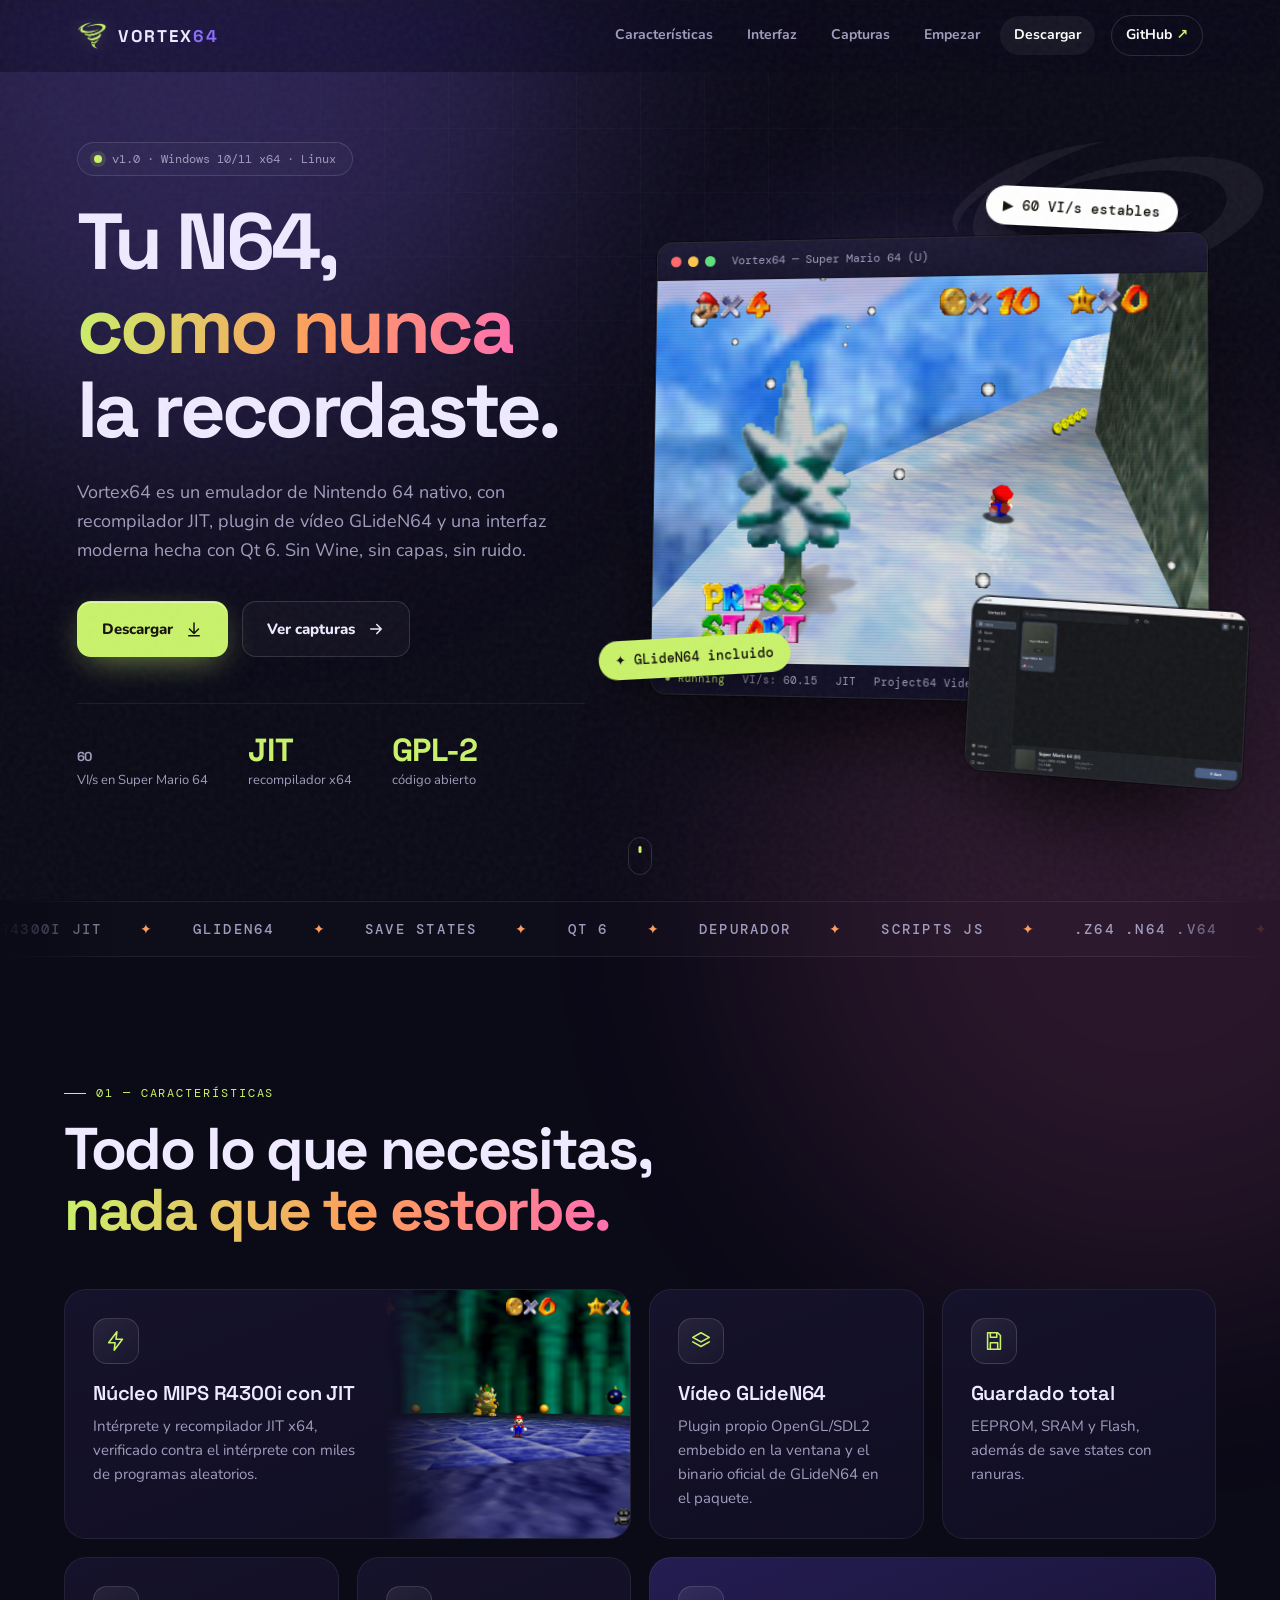
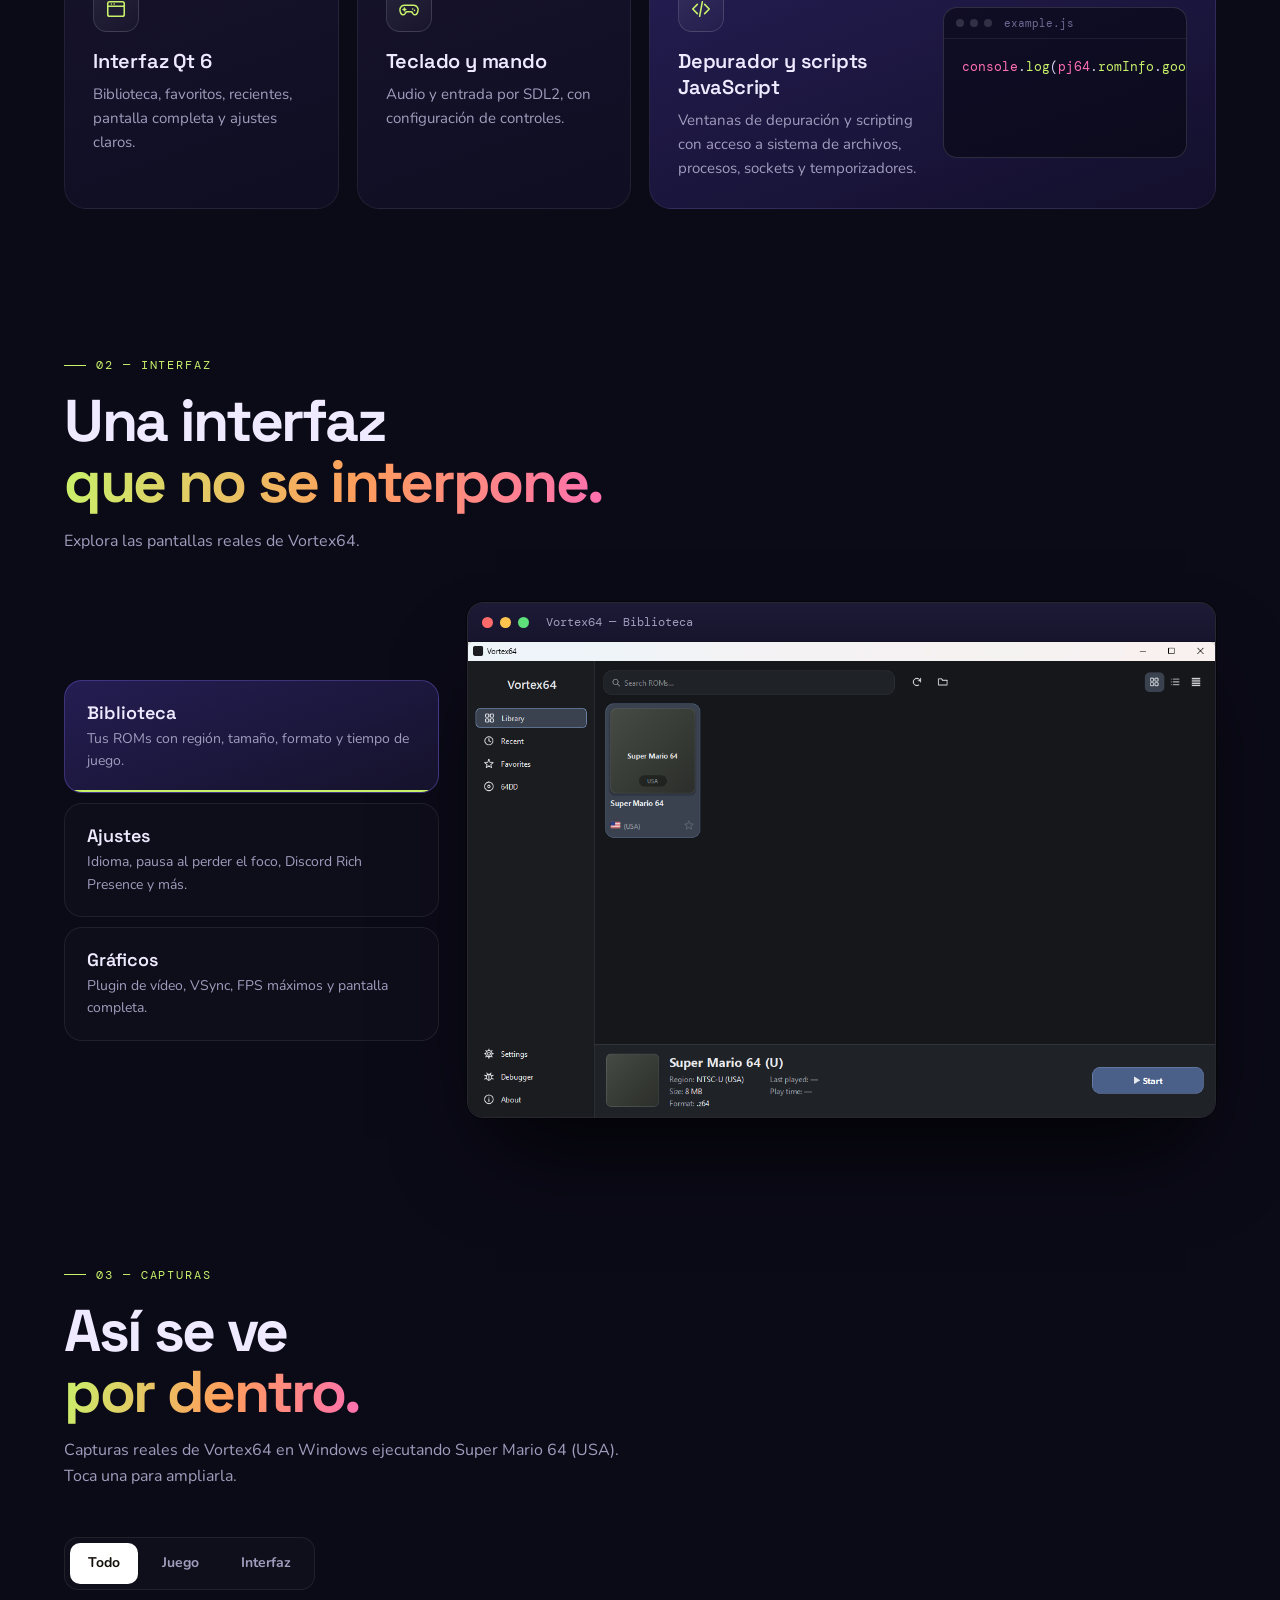
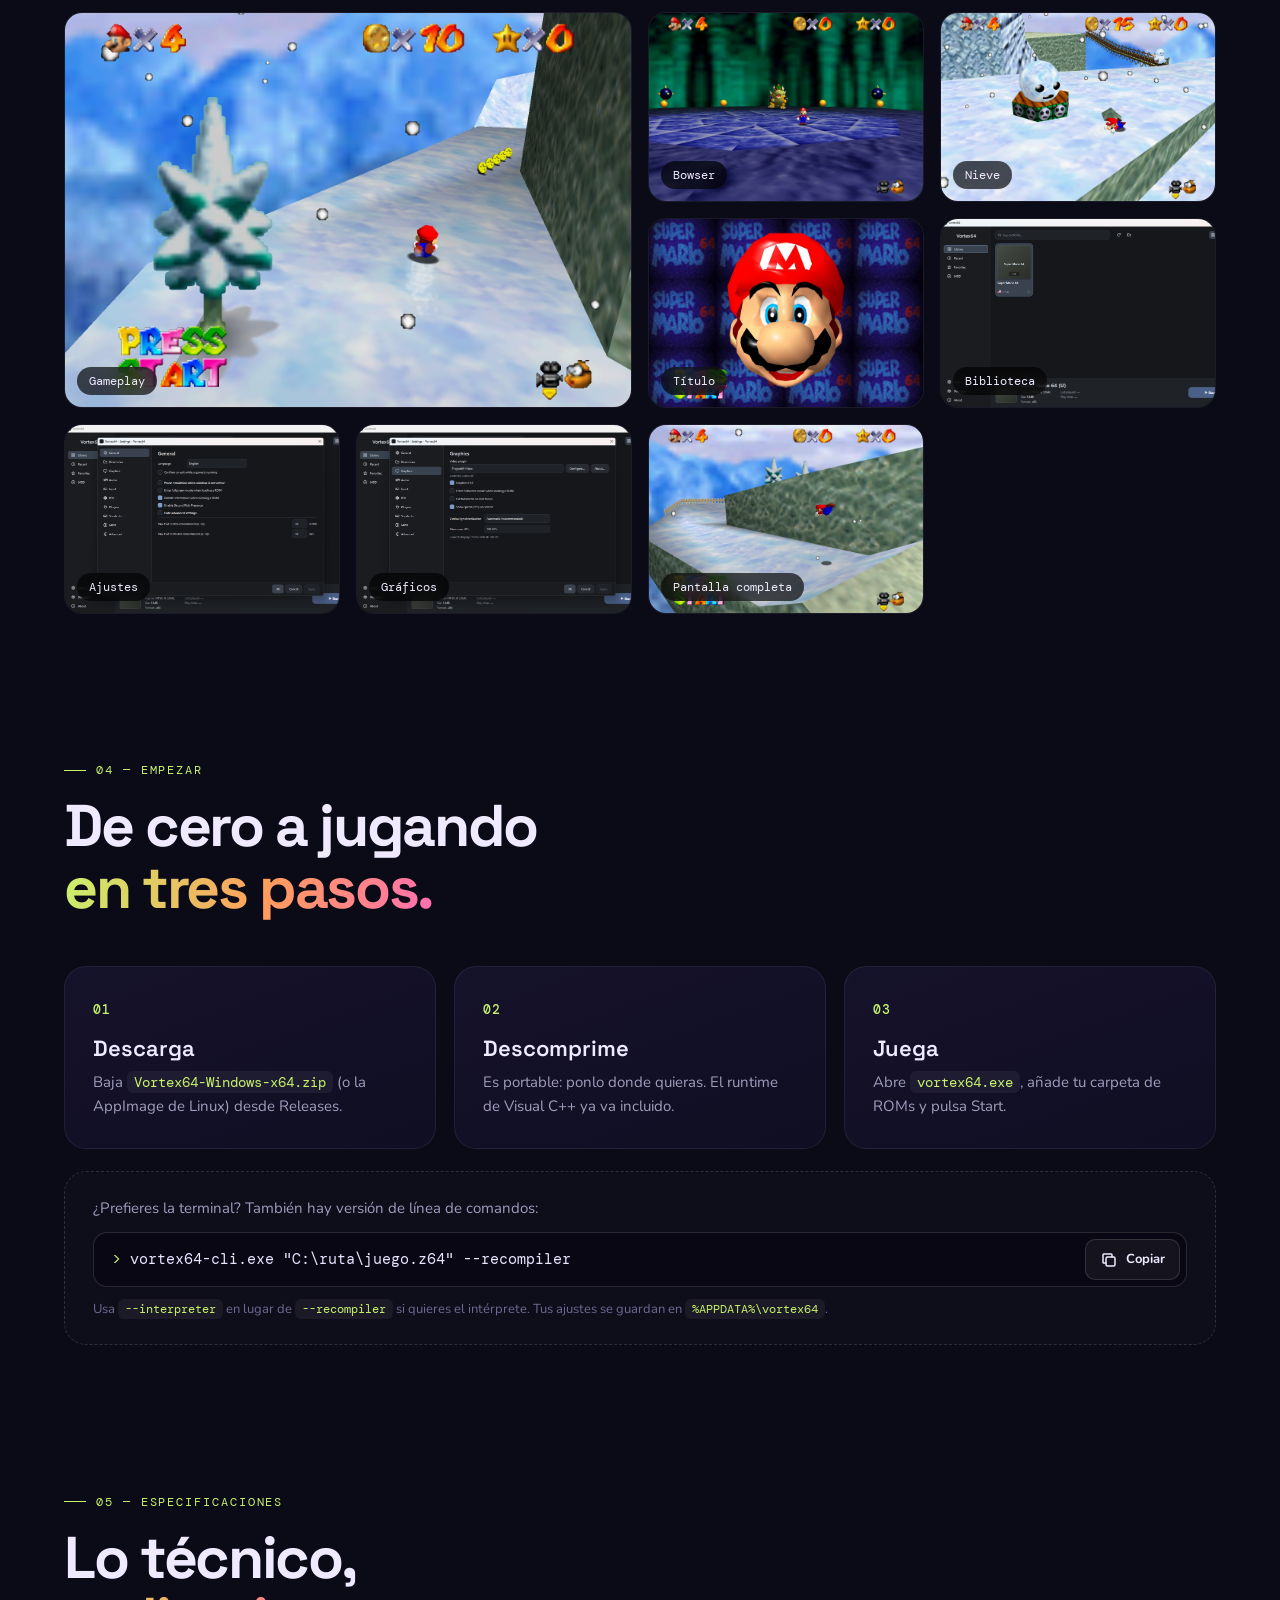
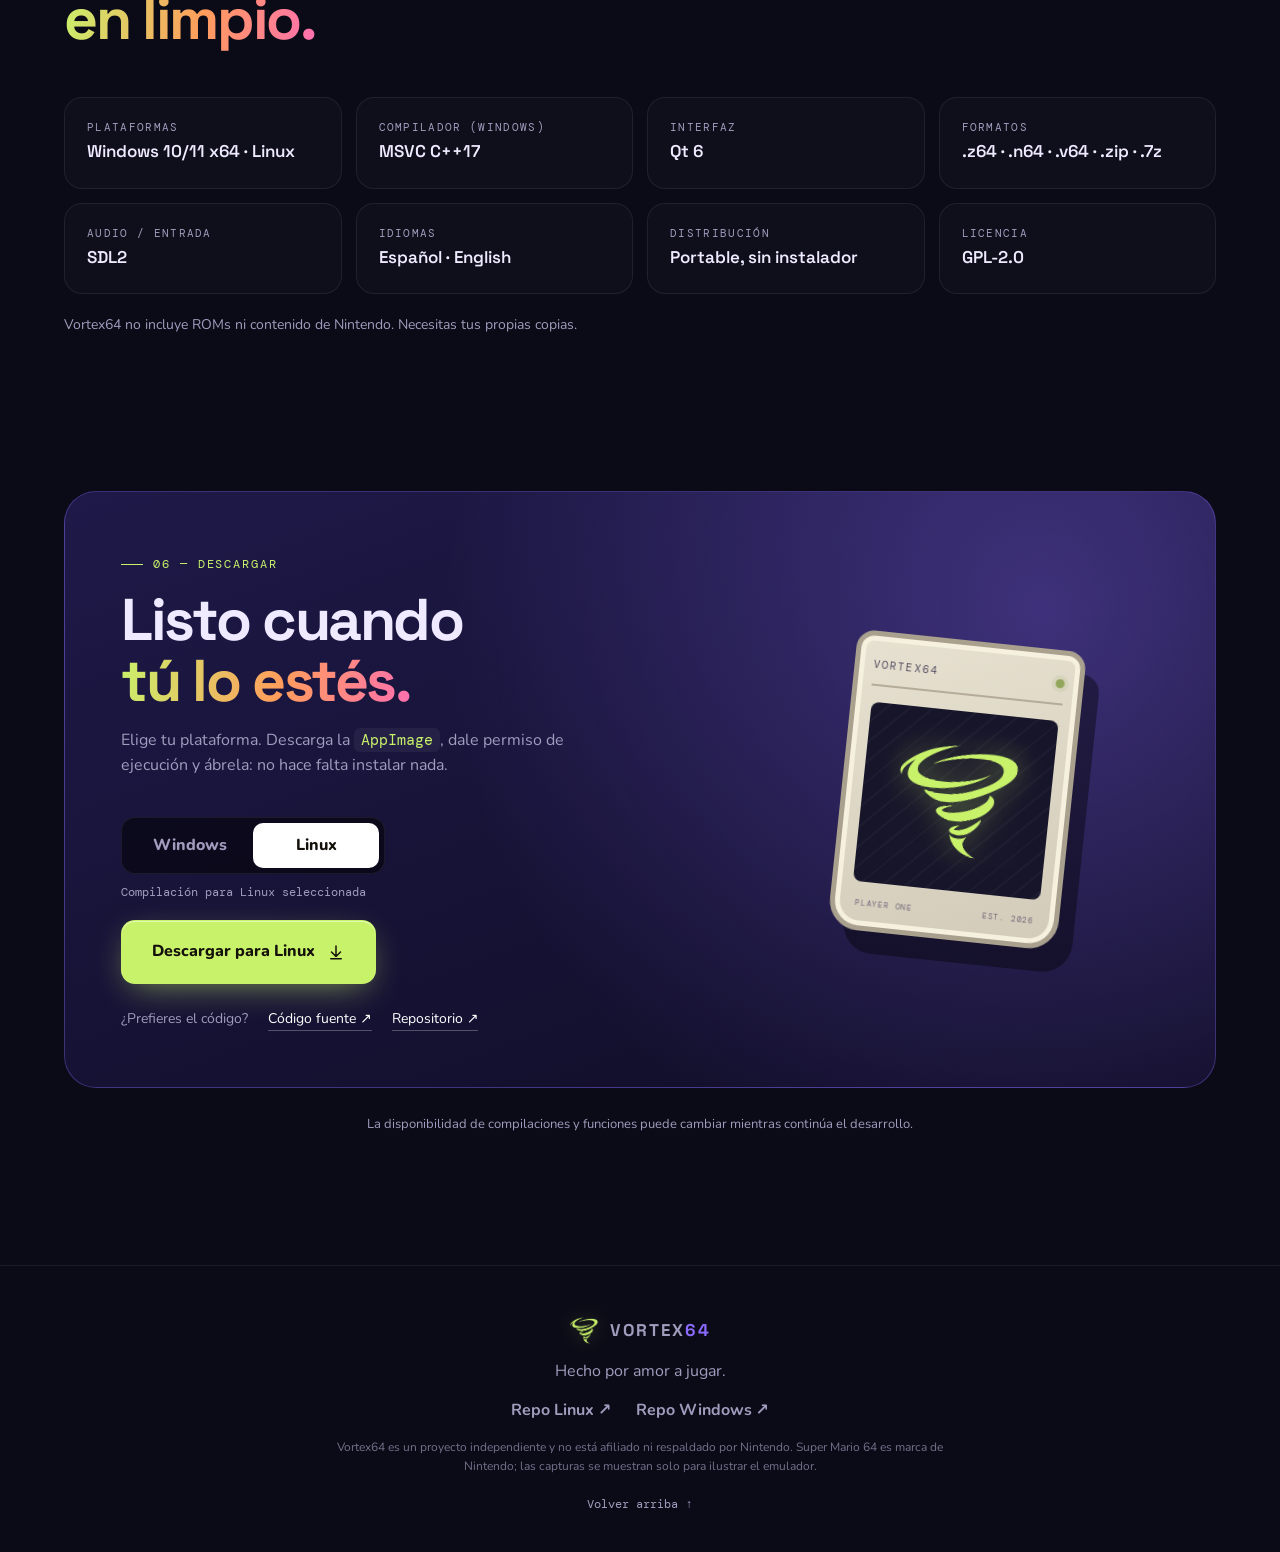
==== index.html @ d2096e1b "Vortex64 website" ====
<!doctype html>
<html lang="es">
<head>
  <meta charset="utf-8">
  <meta name="viewport" content="width=device-width, initial-scale=1">
  <meta name="theme-color" content="#0b0a17">
  <meta name="description" content="Vortex64 — emulador de Nintendo 64 nativo para Windows y Linux. Recompilador JIT, GLideN64, save states y depurador.">
  <meta property="og:title" content="Vortex64 — Emulador de Nintendo 64">
  <meta property="og:description" content="Nativo, rápido y de código abierto. Revive tu colección de N64.">
  <meta property="og:image" content="assets/screenshots/snow-run.jpg">
  <title>Vortex64 — Emulador de Nintendo 64</title>
  <link rel="preconnect" href="https://fonts.googleapis.com">
  <link rel="preconnect" href="https://fonts.gstatic.com" crossorigin>
  <link href="https://fonts.googleapis.com/css2?family=DM+Mono:wght@400;500&family=Space+Grotesk:wght@400;500;600;700&family=Nunito:wght@400;600;700;800&display=swap" rel="stylesheet">
  <link rel="icon" type="image/png" href="assets/brand/favicon.png">
  <link rel="stylesheet" href="style.css">
  <script>document.documentElement.classList.add('js')</script>
  <script defer src="script.js"></script>
</head>
<body>
  <!-- SVG icon sprite -->
  <svg width="0" height="0" style="position:absolute" aria-hidden="true">
    <defs>
      <symbol id="i-bolt" viewBox="0 0 24 24"><path d="M13 2 4 14h7l-1 8 9-12h-7l1-8Z"/></symbol>
      <symbol id="i-layers" viewBox="0 0 24 24"><path d="m12 3 9 5-9 5-9-5 9-5Z"/><path d="m3 13 9 5 9-5"/></symbol>
      <symbol id="i-save" viewBox="0 0 24 24"><path d="M5 3h11l3 3v15H5z"/><path d="M8 3v5h7V3M8 21v-7h8v7"/></symbol>
      <symbol id="i-window" viewBox="0 0 24 24"><rect x="3" y="4" width="18" height="16" rx="2"/><path d="M3 9h18M7 6.5h.01M10 6.5h.01"/></symbol>
      <symbol id="i-pad" viewBox="0 0 24 24"><path d="M7 8h10a5 5 0 0 1 4.6 7l-.8 1.8a2.5 2.5 0 0 1-4.3.5L15 15H9l-1.5 2.3a2.5 2.5 0 0 1-4.3-.5L2.4 15A5 5 0 0 1 7 8Z"/><path d="M7 11v3M5.5 12.5h3M16 12h.01M18 13.5h.01"/></symbol>
      <symbol id="i-code" viewBox="0 0 24 24"><path d="m8 7-5 5 5 5M16 7l5 5-5 5M13.5 4l-3 16"/></symbol>
      <symbol id="i-copy" viewBox="0 0 24 24"><rect x="8" y="8" width="12" height="12" rx="2"/><path d="M16 8V5a1 1 0 0 0-1-1H5a1 1 0 0 0-1 1v10a1 1 0 0 0 1 1h3"/></symbol>
      <symbol id="i-check" viewBox="0 0 24 24"><path d="m5 12 5 5 9-10"/></symbol>
      <symbol id="i-arrow" viewBox="0 0 24 24"><path d="M5 12h14M13 6l6 6-6 6"/></symbol>
      <symbol id="i-down" viewBox="0 0 24 24"><path d="M12 4v14M6 12l6 6 6-6M5 21h14"/></symbol>
    </defs>
  </svg>

  <div class="progress" id="progress" aria-hidden="true"></div>
  <div class="bg-glow g1" aria-hidden="true"></div>
  <div class="bg-glow g2" aria-hidden="true"></div>
  <div class="grid-bg" aria-hidden="true"></div>
  <div class="grain" aria-hidden="true"></div>

  <header class="topbar" id="topbar">
    <a class="brand" href="#home" aria-label="Vortex64 inicio">
      <img class="brand-mark" src="assets/brand/logo-lime.png" alt="" width="30" height="28">
      <span>VORTEX<b>64</b></span>
    </a>
    <nav class="nav" id="nav">
      <a href="#features">Características</a>
      <a href="#tour">Interfaz</a>
      <a href="#gallery">Capturas</a>
      <a href="#start">Empezar</a>
      <a href="#download">Descargar</a>
      <a class="nav-gh" href="https://github.com/SugarSV11/Vortex64" target="_blank" rel="noreferrer">GitHub <span>↗</span></a>
    </nav>
    <button class="menu-toggle" id="menuBtn" aria-label="Abrir navegación" aria-expanded="false" aria-controls="nav"><span></span><span></span></button>
  </header>

  <main id="home">
    <!-- HERO -->
    <section class="hero" id="hero">
      <div class="spot" id="spot" aria-hidden="true"></div>
      <div class="hero-copy">
        <div class="pill"><span class="dot"></span> v1.0 · Windows 10/11 x64 · Linux</div>
        <h1 class="split"><span>Tu N64,</span><span><em>como nunca</em></span><span>la recordaste.</span></h1>
        <p class="lead">Vortex64 es un emulador de Nintendo 64 nativo, con recompilador JIT, plugin de vídeo GLideN64 y una interfaz moderna hecha con Qt 6. Sin Wine, sin capas, sin ruido.</p>
        <div class="cta">
          <a class="btn btn-primary magnetic" href="#download"><span>Descargar</span><svg class="ic"><use href="#i-down"/></svg></a>
          <a class="btn btn-ghost" href="#gallery"><span>Ver capturas</span><svg class="ic"><use href="#i-arrow"/></svg></a>
        </div>
        <ul class="hero-stats">
          <li><b><span class="count" data-to="60">60</span></b><span>VI/s en Super Mario 64</span></li>
          <li><b>JIT</b><span>recompilador x64</span></li>
          <li><b>GPL-2</b><span>código abierto</span></li>
        </ul>
      </div>

      <div class="hero-visual" id="heroVisual">
        <div class="orb" aria-hidden="true"></div>
        <img class="watermark" src="assets/brand/logo-light.png" alt="" aria-hidden="true">
        <div class="tilt-wrap" id="tilt">
          <figure class="window hero-main">
            <div class="win-bar"><i></i><i></i><i></i><span>Vortex64 — Super Mario 64 (U)</span></div>
            <div class="screen" id="heroScreen">
              <img class="on" src="assets/screenshots/snow-run.jpg" alt="Mario en la nieve de Cool, Cool Mountain, ejecutándose en Vortex64" width="1440" height="1008">
              <img src="assets/screenshots/bowser.jpg" alt="Mario frente a Bowser en Vortex64" width="1440" height="1008">
              <img src="assets/screenshots/snowman.jpg" alt="Mario junto al muñeco de nieve gigante en Vortex64" width="1440" height="1008">
              <img src="assets/screenshots/title.jpg" alt="Pantalla de título de Super Mario 64 en Vortex64" width="1440" height="1008">
              <div class="scan" aria-hidden="true"></div>
            </div>
            <div class="win-status"><span class="ok">● Running</span><span>VI/s: 60.15</span><span>JIT</span><span class="hide-sm">Project64 Video</span><span class="dots" id="heroDots" aria-hidden="true"></span></div>
          </figure>
          <figure class="window hero-lib">
            <img src="assets/screenshots/library.png" alt="Biblioteca de ROMs de Vortex64" width="1180" height="750">
          </figure>
          <div class="chip chip-a">▶ 60 VI/s estables</div>
          <div class="chip chip-b">✦ GLideN64 incluido</div>
        </div>
      </div>
      <a class="scroll-cue" href="#features" aria-label="Bajar a características"><span></span></a>
    </section>

    <!-- MARQUEE -->
    <div class="marquee" aria-hidden="true">
      <div class="marquee-track">
        <span>R4300i JIT</span><i>✦</i><span>GLideN64</span><i>✦</i><span>Save states</span><i>✦</i><span>Qt 6</span><i>✦</i><span>Depurador</span><i>✦</i><span>Scripts JS</span><i>✦</i><span>.z64 .n64 .v64</span><i>✦</i><span>ES / EN</span><i>✦</i>
        <span>R4300i JIT</span><i>✦</i><span>GLideN64</span><i>✦</i><span>Save states</span><i>✦</i><span>Qt 6</span><i>✦</i><span>Depurador</span><i>✦</i><span>Scripts JS</span><i>✦</i><span>.z64 .n64 .v64</span><i>✦</i><span>ES / EN</span><i>✦</i>
      </div>
    </div>

    <!-- FEATURES -->
    <section class="section" id="features">
      <div class="sec-head reveal">
        <span class="kicker">01 — Características</span>
        <h2>Todo lo que necesitas,<br><em>nada que te estorbe.</em></h2>
      </div>
      <div class="bento">
        <article class="card c-wide reveal">
          <div class="card-text">
            <span class="icon"><svg><use href="#i-bolt"/></svg></span>
            <h3>Núcleo MIPS R4300i con JIT</h3>
            <p>Intérprete y recompilador JIT x64, verificado contra el intérprete con miles de programas aleatorios.</p>
          </div>
          <div class="card-shot"><img src="assets/screenshots/bowser.jpg" alt="Bowser y Mario en Vortex64" loading="lazy"></div>
        </article>
        <article class="card reveal">
          <span class="icon"><svg><use href="#i-layers"/></svg></span>
          <h3>Vídeo GLideN64</h3>
          <p>Plugin propio OpenGL/SDL2 embebido en la ventana y el binario oficial de GLideN64 en el paquete.</p>
        </article>
        <article class="card reveal">
          <span class="icon"><svg><use href="#i-save"/></svg></span>
          <h3>Guardado total</h3>
          <p>EEPROM, SRAM y Flash, además de save states con ranuras.</p>
        </article>
        <article class="card reveal">
          <span class="icon"><svg><use href="#i-window"/></svg></span>
          <h3>Interfaz Qt 6</h3>
          <p>Biblioteca, favoritos, recientes, pantalla completa y ajustes claros.</p>
        </article>
        <article class="card reveal">
          <span class="icon"><svg><use href="#i-pad"/></svg></span>
          <h3>Teclado y mando</h3>
          <p>Audio y entrada por SDL2, con configuración de controles.</p>
        </article>
        <article class="card c-wide c-dark reveal">
          <div class="card-text">
            <span class="icon"><svg><use href="#i-code"/></svg></span>
            <h3>Depurador y scripts JavaScript</h3>
            <p>Ventanas de depuración y scripting con acceso a sistema de archivos, procesos, sockets y temporizadores.</p>
          </div>
          <div class="code" aria-label="Ejemplo de script"><div class="code-bar"><i></i><i></i><i></i><span>example.js</span></div><pre id="typed" data-code='console.log(pj64.romInfo.goodName);
events.onexec(0x80246000, () =&gt; {
  // tu código aquí
});'></pre></div>
        </article>
      </div>
    </section>

    <!-- UI TOUR -->
    <section class="section" id="tour">
      <div class="sec-head reveal">
        <span class="kicker">02 — Interfaz</span>
        <h2>Una interfaz<br><em>que no se interpone.</em></h2>
        <p class="sub">Explora las pantallas reales de Vortex64.</p>
      </div>
      <div class="tour reveal">
        <div class="tabs" role="tablist" aria-label="Pantallas de la interfaz">
          <button class="tab active" role="tab" aria-selected="true" data-tab="0"><b>Biblioteca</b><span>Tus ROMs con región, tamaño, formato y tiempo de juego.</span></button>
          <button class="tab" role="tab" aria-selected="false" data-tab="1"><b>Ajustes</b><span>Idioma, pausa al perder el foco, Discord Rich Presence y más.</span></button>
          <button class="tab" role="tab" aria-selected="false" data-tab="2"><b>Gráficos</b><span>Plugin de vídeo, VSync, FPS máximos y pantalla completa.</span></button>
        </div>
        <figure class="window tour-win">
          <div class="win-bar"><i></i><i></i><i></i><span id="tourTitle">Vortex64 — Biblioteca</span></div>
          <div class="tour-stage" id="tourStage">
            <img class="on" src="assets/screenshots/library.png" alt="Biblioteca de ROMs de Vortex64" loading="lazy" width="1180" height="750">
            <img src="assets/screenshots/settings.png" alt="Ajustes generales de Vortex64" loading="lazy" width="1180" height="750">
            <img src="assets/screenshots/settings-graphics.png" alt="Ajustes gráficos de Vortex64" loading="lazy" width="1180" height="750">
          </div>
        </figure>
      </div>
    </section>

    <!-- GALLERY -->
    <section class="section" id="gallery">
      <div class="sec-head reveal">
        <span class="kicker">03 — Capturas</span>
        <h2>Así se ve<br><em>por dentro.</em></h2>
        <p class="sub">Capturas reales de Vortex64 en Windows ejecutando Super Mario 64 (USA). Toca una para ampliarla.</p>
      </div>
      <div class="filters" role="group" aria-label="Filtrar capturas">
        <button class="filter active" data-filter="all">Todo</button>
        <button class="filter" data-filter="game">Juego</button>
        <button class="filter" data-filter="ui">Interfaz</button>
      </div>
      <div class="gallery" id="galleryGrid">
        <button class="shot s-big" data-kind="game" data-src="assets/screenshots/snow-run.jpg" data-cap="Cool, Cool Mountain · 60 VI/s"><img src="assets/screenshots/snow-run.jpg" alt="Mario en la nieve" loading="lazy"><span>Gameplay</span></button>
        <button class="shot" data-kind="game" data-src="assets/screenshots/bowser.jpg" data-cap="Bowser · renderizado a pantalla completa"><img src="assets/screenshots/bowser.jpg" alt="Mario frente a Bowser" loading="lazy"><span>Bowser</span></button>
        <button class="shot" data-kind="game" data-src="assets/screenshots/snowman.jpg" data-cap="Texturas nítidas y efectos de nieve"><img src="assets/screenshots/snowman.jpg" alt="Mario junto a un muñeco de nieve gigante" loading="lazy"><span>Nieve</span></button>
        <button class="shot" data-kind="game" data-src="assets/screenshots/title.jpg" data-cap="Pantalla de título"><img src="assets/screenshots/title.jpg" alt="Pantalla de título de Super Mario 64" loading="lazy"><span>Título</span></button>
        <button class="shot ui" data-kind="ui" data-src="assets/screenshots/library.png" data-cap="Biblioteca de ROMs"><img src="assets/screenshots/library.png" alt="Biblioteca de Vortex64" loading="lazy"><span>Biblioteca</span></button>
        <button class="shot ui" data-kind="ui" data-src="assets/screenshots/settings.png" data-cap="Ajustes generales"><img src="assets/screenshots/settings.png" alt="Ajustes de Vortex64" loading="lazy"><span>Ajustes</span></button>
        <button class="shot ui" data-kind="ui" data-src="assets/screenshots/settings-graphics.png" data-cap="Opciones gráficas"><img src="assets/screenshots/settings-graphics.png" alt="Ajustes gráficos de Vortex64" loading="lazy"><span>Gráficos</span></button>
        <button class="shot" data-kind="game" data-src="assets/screenshots/snow-slide.jpg" data-cap="Fluidez a pantalla completa"><img src="assets/screenshots/snow-slide.jpg" alt="Mario deslizándose por una rampa de hielo" loading="lazy"><span>Pantalla completa</span></button>
      </div>
    </section>

    <!-- GET STARTED -->
    <section class="section" id="start">
      <div class="sec-head reveal">
        <span class="kicker">04 — Empezar</span>
        <h2>De cero a jugando<br><em>en tres pasos.</em></h2>
      </div>
      <ol class="steps">
        <li class="step reveal"><span class="num">01</span><h3>Descarga</h3><p>Baja <code>Vortex64-Windows-x64.zip</code> (o la AppImage de Linux) desde Releases.</p></li>
        <li class="step reveal"><span class="num">02</span><h3>Descomprime</h3><p>Es portable: ponlo donde quieras. El runtime de Visual C++ ya va incluido.</p></li>
        <li class="step reveal"><span class="num">03</span><h3>Juega</h3><p>Abre <code>vortex64.exe</code>, añade tu carpeta de ROMs y pulsa Start.</p></li>
      </ol>
      <div class="cli reveal">
        <div class="cli-head"><span>¿Prefieres la terminal? También hay versión de línea de comandos:</span></div>
        <div class="cli-box">
          <code id="cliCmd">vortex64-cli.exe "C:\ruta\juego.z64" --recompiler</code>
          <button class="copy" id="copyBtn" aria-label="Copiar comando"><svg class="ic"><use href="#i-copy"/></svg><span>Copiar</span></button>
        </div>
        <p class="cli-note">Usa <code>--interpreter</code> en lugar de <code>--recompiler</code> si quieres el intérprete. Tus ajustes se guardan en <code>%APPDATA%\vortex64</code>.</p>
      </div>
    </section>

    <!-- SPECS -->
    <section class="section" id="specs">
      <div class="sec-head reveal">
        <span class="kicker">05 — Especificaciones</span>
        <h2>Lo técnico,<br><em>en limpio.</em></h2>
      </div>
      <div class="specs">
        <div class="spec reveal"><span>Plataformas</span><b>Windows 10/11 x64 · Linux</b></div>
        <div class="spec reveal"><span>Compilador (Windows)</span><b>MSVC C++17</b></div>
        <div class="spec reveal"><span>Interfaz</span><b>Qt 6</b></div>
        <div class="spec reveal"><span>Formatos</span><b>.z64 · .n64 · .v64 · .zip · .7z</b></div>
        <div class="spec reveal"><span>Audio / Entrada</span><b>SDL2</b></div>
        <div class="spec reveal"><span>Idiomas</span><b>Español · English</b></div>
        <div class="spec reveal"><span>Distribución</span><b>Portable, sin instalador</b></div>
        <div class="spec reveal"><span>Licencia</span><b>GPL-2.0</b></div>
      </div>
      <p class="note">Vortex64 no incluye ROMs ni contenido de Nintendo. Necesitas tus propias copias.</p>
    </section>

    <!-- DOWNLOAD -->
    <section class="section" id="download">
      <div class="dl reveal" id="dlCard">
        <div class="dl-copy">
          <span class="kicker">06 — Descargar</span>
          <h2>Listo cuando<br><em>tú lo estés.</em></h2>
          <p id="dlHint">Elige tu plataforma. Descomprime, ejecuta <code>vortex64.exe</code> y listo: el runtime de Visual C++ ya va incluido.</p>
          <div class="switch" role="group" aria-label="Plataforma">
            <span class="switch-pill" aria-hidden="true"></span>
            <button class="opt active" data-platform="windows" aria-pressed="true">Windows</button>
            <button class="opt" data-platform="linux" aria-pressed="false">Linux</button>
          </div>
          <div class="status" id="status" aria-live="polite">Compilación para Windows seleccionada</div>
          <a class="btn btn-primary btn-lg magnetic" id="dlBtn" href="https://github.com/SugarSV11/Vortex64-Windows/releases" target="_blank" rel="noreferrer"><span id="dlLabel">Descargar para Windows</span><svg class="ic"><use href="#i-down"/></svg></a>
          <div class="src">
            <span>¿Prefieres el código?</span>
            <a id="srcLink" href="https://github.com/SugarSV11/Vortex64-Windows/archive/refs/heads/main.zip">Código fuente ↗</a>
            <a id="repoLink" href="https://github.com/SugarSV11/Vortex64-Windows" target="_blank" rel="noreferrer">Repositorio ↗</a>
          </div>
        </div>
        <div class="dl-art" aria-hidden="true">
          <div class="cart" id="cart">
            <div class="cart-top"><span>VORTEX64</span><i></i></div>
            <div class="cart-label"><img class="sym-logo" src="assets/brand/logo-lime.png" alt=""><div class="shine"></div></div>
            <div class="cart-bot"><span>PLAYER ONE</span><span>EST. 2026</span></div>
          </div>
        </div>
      </div>
      <p class="foot-note">La disponibilidad de compilaciones y funciones puede cambiar mientras continúa el desarrollo.</p>
    </section>
  </main>

  <footer class="footer">
    <a class="brand" href="#home"><img class="brand-mark" src="assets/brand/logo-lime.png" alt="" width="30" height="28"><span>VORTEX<b>64</b></span></a>
    <p>Hecho por amor a jugar.</p>
    <div class="flinks"><a href="https://github.com/SugarSV11/Vortex64" target="_blank" rel="noreferrer">Repo Linux ↗</a><a href="https://github.com/SugarSV11/Vortex64-Windows" target="_blank" rel="noreferrer">Repo Windows ↗</a></div>
    <small>Vortex64 es un proyecto independiente y no está afiliado ni respaldado por Nintendo. Super Mario 64 es marca de Nintendo; las capturas se muestran solo para ilustrar el emulador.</small>
    <a class="to-top" href="#home">Volver arriba ↑</a>
  </footer>

  <div class="lightbox" id="lightbox" hidden role="dialog" aria-modal="true" aria-label="Captura ampliada">
    <button class="lb-btn lb-close" id="lbClose" aria-label="Cerrar">×</button>
    <button class="lb-btn lb-prev" id="lbPrev" aria-label="Anterior">‹</button>
    <figure><img id="lbImg" alt=""><figcaption><span id="lbCap"></span><span class="lb-count" id="lbCount"></span></figcaption></figure>
    <button class="lb-btn lb-next" id="lbNext" aria-label="Siguiente">›</button>
  </div>
  <div class="toast" id="toast" role="status" aria-live="polite"></div>
</body>
</html>
---- style.css ----
:root{
  --bg:#0b0a17;--card:#15122b;--card2:#100e22;--line:#ffffff12;--line2:#ffffff22;--text:#efeaff;--muted:#a19cbd;--dim:#6f6a93;
  --purple:#8b6cff;--lime:#c9f26b;--orange:#ff9d5c;--pink:#ff6fb1;
  --sans:'Nunito',system-ui,sans-serif;--disp:'Space Grotesk','Nunito',sans-serif;--mono:'DM Mono',ui-monospace,monospace;
  --r:22px;--ease:cubic-bezier(.2,.8,.2,1);
}
*{box-sizing:border-box}
html{scroll-behavior:smooth;overflow-x:clip;scroll-padding-top:80px}
body{margin:0;background:var(--bg);color:var(--text);font-family:var(--sans);line-height:1.6;overflow-x:clip;-webkit-font-smoothing:antialiased;text-rendering:optimizeLegibility}
img{max-width:100%;display:block}
a{color:inherit;text-decoration:none}
button{font:inherit;color:inherit}
::selection{background:var(--lime);color:#14110a}
em{font-style:normal;background:linear-gradient(100deg,var(--lime),var(--orange) 55%,var(--pink));-webkit-background-clip:text;background-clip:text;color:transparent}
code{font-family:var(--mono);font-size:.92em;color:var(--lime);background:#ffffff0d;padding:2px 7px;border-radius:6px;white-space:nowrap}
.ic{width:18px;height:18px;fill:none;stroke:currentColor;stroke-width:2;stroke-linecap:round;stroke-linejoin:round;flex:none}
:focus-visible{outline:2px solid var(--lime);outline-offset:3px;border-radius:6px}

/* ambient */
.progress{position:fixed;top:0;left:0;height:2px;width:100%;transform-origin:0 50%;transform:scaleX(0);background:linear-gradient(90deg,var(--lime),var(--orange),var(--pink));z-index:60}
.bg-glow{position:fixed;width:60vw;height:60vw;border-radius:50%;filter:blur(130px);opacity:.25;z-index:-3;pointer-events:none}
.g1{background:var(--purple);top:-25vw;left:-15vw;animation:drift 22s ease-in-out infinite alternate}
.g2{background:var(--pink);bottom:-30vw;right:-20vw;opacity:.13;animation:drift 26s ease-in-out infinite alternate-reverse}
@keyframes drift{to{transform:translate(8vw,6vw) scale(1.1)}}
.grid-bg{position:fixed;inset:0;z-index:-2;pointer-events:none;background-image:linear-gradient(#ffffff06 1px,transparent 1px),linear-gradient(90deg,#ffffff06 1px,transparent 1px);background-size:64px 64px;mask-image:radial-gradient(ellipse at 50% 0%,#000 10%,transparent 70%)}
.grain{position:fixed;inset:0;pointer-events:none;z-index:55;opacity:.045;background-image:url("data:image/svg+xml,%3Csvg viewBox='0 0 180 180' xmlns='http://www.w3.org/2000/svg'%3E%3Cfilter id='n'%3E%3CfeTurbulence type='fractalNoise' baseFrequency='.9' numOctaves='3' stitchTiles='stitch'/%3E%3C/filter%3E%3Crect width='100%25' height='100%25' filter='url(%23n)'/%3E%3C/svg%3E")}

/* top bar */
.topbar{position:sticky;top:0;z-index:40;display:flex;align-items:center;justify-content:space-between;height:72px;padding:0 max(24px,6vw);background:rgba(11,10,23,.45);backdrop-filter:blur(18px) saturate(140%);border-bottom:1px solid transparent;transition:border-color .3s,background .3s,height .3s}
.topbar.scrolled{border-color:var(--line);background:rgba(11,10,23,.8);height:64px}
.brand{display:flex;align-items:center;gap:11px;font:700 17px var(--disp);letter-spacing:.12em}
.brand b{color:var(--purple);font-weight:700}
.brand-mark{width:30px;height:auto;filter:drop-shadow(0 0 10px #c9f26b55);transition:transform .8s var(--ease)}
.brand:hover .brand-mark{transform:rotate(-360deg) scale(1.08)}
.nav{display:flex;align-items:center;gap:6px;font-size:14px;font-weight:700}
.nav a{position:relative;color:var(--muted);padding:8px 14px;border-radius:999px;transition:color .2s,background .2s}
.nav a:hover{color:#fff}
.nav a.active{color:#fff;background:#ffffff0d}
.nav-gh{border:1px solid var(--line2);margin-left:10px;color:#fff!important}
.nav-gh span{color:var(--lime)}
.menu-toggle{display:none;background:none;border:0;width:40px;height:40px;position:relative;cursor:pointer}
.menu-toggle span{position:absolute;left:9px;right:9px;height:2px;background:#fff;border-radius:2px;transition:.25s}
.menu-toggle span:first-child{top:15px}.menu-toggle span:last-child{top:23px}
.menu-toggle[aria-expanded=true] span:first-child{top:19px;transform:rotate(45deg)}
.menu-toggle[aria-expanded=true] span:last-child{top:19px;transform:rotate(-45deg)}

/* buttons */
.btn{position:relative;display:inline-flex;align-items:center;gap:12px;padding:15px 24px;border-radius:14px;font-weight:800;font-size:15px;transition:transform .25s var(--ease),box-shadow .25s,background .25s,border-color .25s;border:1px solid transparent;cursor:pointer;will-change:transform}
.btn .ic{transition:transform .25s var(--ease)}
.btn:hover .ic{transform:translateX(3px)}
.btn-primary{background:var(--lime);color:#14110a;box-shadow:0 10px 34px -10px #c9f26b99,inset 0 1px 0 #ffffff80}
.btn-primary:hover{box-shadow:0 16px 40px -10px #c9f26bcc,inset 0 1px 0 #ffffff80}
.btn-primary:hover .ic{transform:translateY(2px)}
.btn-ghost{border-color:var(--line2);background:#ffffff08}
.btn-ghost:hover{background:#ffffff12;border-color:#ffffff35}
.btn-lg{padding:18px 30px;font-size:16px}

/* hero */
.hero{position:relative;display:grid;grid-template-columns:1fr 1.1fr;gap:60px;align-items:center;padding:70px max(24px,6vw) 110px;max-width:1500px;margin:0 auto}
.spot{position:absolute;inset:0;pointer-events:none;z-index:-1;background:radial-gradient(500px circle at var(--mx,70%) var(--my,40%),#8b6cff22,transparent 60%);transition:opacity .4s}
.pill{display:inline-flex;align-items:center;gap:10px;padding:8px 16px;border:1px solid var(--line2);border-radius:999px;font:12px var(--mono);color:var(--muted);background:#ffffff06;backdrop-filter:blur(6px)}
.dot{width:8px;height:8px;border-radius:50%;background:var(--lime);box-shadow:0 0 0 4px #c9f26b25;animation:pulse 2s infinite}
@keyframes pulse{50%{box-shadow:0 0 0 8px #c9f26b00}}
.hero h1{font:700 clamp(46px,6.2vw,90px)/1 var(--disp);letter-spacing:-.045em;margin:26px 0 24px}
.split span{display:block;overflow:hidden;padding-bottom:.06em}
.js .split span{opacity:0;transform:translateY(40%);animation:rise .9s var(--ease) forwards}
.js .split span:nth-child(2){animation-delay:.12s}.js .split span:nth-child(3){animation-delay:.24s}
@keyframes rise{to{opacity:1;transform:none}}
.lead{font-size:18px;color:var(--muted);max-width:520px;margin:0}
.cta{display:flex;gap:14px;flex-wrap:wrap;margin-top:36px}
.hero-stats{list-style:none;display:flex;gap:40px;padding:26px 0 0;margin:46px 0 0;flex-wrap:wrap;border-top:1px solid var(--line)}
.hero-stats li{display:flex;flex-direction:column}
.hero-stats b{font:700 32px var(--disp);color:var(--lime);letter-spacing:-.02em}
.hero-stats span{font-size:13px;color:var(--muted)}

.hero-visual{position:relative;perspective:1400px}
.tilt-wrap{position:relative;transform-style:preserve-3d;transform:rotateY(var(--ry,-7deg)) rotateX(var(--rx,3deg));transition:transform .5s var(--ease)}
.orb{position:absolute;inset:8% 6% -4% 10%;border-radius:50%;background:radial-gradient(circle at 30% 30%,var(--purple),transparent 62%);filter:blur(40px);opacity:.55;z-index:-1}
.watermark{position:absolute;width:62%;right:-14%;top:-24%;opacity:.06;z-index:-1;pointer-events:none;animation:spin 60s linear infinite}
@keyframes spin{to{transform:rotate(360deg)}}
.window{margin:0;border-radius:16px;overflow:hidden;background:#0a0915;border:1px solid #ffffff1f;box-shadow:0 50px 90px -30px #000d,0 0 0 1px #0007,inset 0 1px 0 #ffffff14}
.win-bar{display:flex;align-items:center;gap:7px;padding:11px 14px;background:linear-gradient(#1d1a36,#17142d);font:12px var(--mono);color:var(--muted);border-bottom:1px solid #00000060}
.win-bar i{width:11px;height:11px;border-radius:50%;background:#ff6a6a}
.win-bar i:nth-child(2){background:#ffc44d}.win-bar i:nth-child(3){background:#5ee07a}
.win-bar span{margin-left:10px;white-space:nowrap;overflow:hidden;text-overflow:ellipsis}
.window img{width:100%;height:auto}
.screen{position:relative;aspect-ratio:1440/1008;background:#000}
.screen img{position:absolute;inset:0;width:100%;height:100%;object-fit:cover;opacity:0;transform:scale(1.04);transition:opacity 1s ease,transform 6s linear}
.screen img.on{opacity:1;transform:scale(1)}
.scan{position:absolute;inset:0;pointer-events:none;background:repeating-linear-gradient(0deg,#0000 0 2px,#0000000f 2px 3px);mix-blend-mode:multiply}
.win-status{display:flex;align-items:center;gap:18px;padding:9px 14px;background:#110f26;font:11px var(--mono);color:var(--muted)}
.win-status .ok{color:var(--lime)}
.dots{margin-left:auto;display:flex;gap:6px}
.dots button{width:7px;height:7px;padding:0;border-radius:50%;border:0;background:#ffffff30;cursor:pointer;transition:background .3s,width .3s}
.dots button.on{background:var(--lime);width:18px;border-radius:4px}
.hero-lib{position:absolute;width:46%;right:-5%;bottom:-14%;transform:translateZ(60px) rotate(3deg);z-index:2;animation:float 7s ease-in-out infinite}
@keyframes float{50%{translate:0 -12px}}
.chip{position:absolute;z-index:3;padding:10px 16px;border-radius:999px;background:#fff;color:#14110a;font:500 13px var(--mono);box-shadow:0 14px 30px -10px #000b;transform:translateZ(90px)}
.chip-a{top:-5%;right:6%;rotate:4deg}
.chip-b{bottom:6%;left:-4%;rotate:-4deg;background:var(--lime)}
.scroll-cue{position:absolute;left:50%;bottom:26px;width:24px;height:38px;border:1.5px solid var(--line2);border-radius:14px;translate:-50% 0}
.scroll-cue span{position:absolute;left:50%;top:8px;width:3px;height:7px;border-radius:2px;background:var(--lime);translate:-50% 0;animation:cue 1.8s ease-in-out infinite}
@keyframes cue{60%{transform:translateY(12px);opacity:0}100%{opacity:0}}

/* marquee */
.marquee{overflow:hidden;border-block:1px solid var(--line);background:#ffffff04;padding:18px 0;mask-image:linear-gradient(90deg,transparent,#000 10%,#000 90%,transparent)}
.marquee-track{display:flex;align-items:center;gap:38px;width:max-content;animation:marq 40s linear infinite;font:500 14px var(--mono);letter-spacing:.16em;text-transform:uppercase;color:var(--muted)}
.marquee:hover .marquee-track{animation-play-state:paused}
.marquee-track i{font-style:normal;color:var(--orange)}
@keyframes marq{to{transform:translateX(-50%)}}

/* sections */
.section{max-width:1300px;margin:0 auto;padding:120px max(24px,5vw) 20px}
.sec-head{margin-bottom:48px}
.kicker{display:inline-flex;align-items:center;gap:10px;font:12px var(--mono);letter-spacing:.16em;text-transform:uppercase;color:var(--lime)}
.kicker::before{content:"";width:22px;height:1px;background:currentColor}
.sec-head h2,.dl h2{font:700 clamp(34px,4.6vw,60px)/1.04 var(--disp);letter-spacing:-.04em;margin:16px 0 0}
.sub{color:var(--muted);max-width:560px;margin:16px 0 0}

/* glow cards (spotlight follows cursor) */
.glow{position:relative;isolation:isolate}
.glow::before{content:"";position:absolute;inset:0;border-radius:inherit;padding:1px;background:radial-gradient(300px circle at var(--gx,50%) var(--gy,50%),#c9f26b90,transparent 60%);-webkit-mask:linear-gradient(#000 0 0) content-box,linear-gradient(#000 0 0);-webkit-mask-composite:xor;mask-composite:exclude;opacity:0;transition:opacity .3s;pointer-events:none;z-index:2}
.glow::after{content:"";position:absolute;inset:0;border-radius:inherit;background:radial-gradient(400px circle at var(--gx,50%) var(--gy,50%),#8b6cff18,transparent 60%);opacity:0;transition:opacity .3s;pointer-events:none;z-index:-1}
.glow:hover::before,.glow:hover::after{opacity:1}

/* bento */
.bento{display:grid;grid-template-columns:repeat(4,1fr);gap:18px}
.card{background:linear-gradient(160deg,var(--card),var(--card2));border:1px solid var(--line);border-radius:var(--r);padding:28px;transition:transform .4s var(--ease),border-color .3s}
.card:hover{transform:translateY(-4px)}
.card h3{font:600 20px var(--disp);letter-spacing:-.01em;margin:16px 0 8px}
.card p{margin:0;color:var(--muted);font-size:15px}
.icon{display:grid;place-items:center;width:46px;height:46px;border-radius:14px;background:linear-gradient(145deg,#ffffff14,#ffffff05);border:1px solid var(--line2);color:var(--lime)}
.icon svg{width:22px;height:22px;fill:none;stroke:currentColor;stroke-width:1.7;stroke-linecap:round;stroke-linejoin:round}
.c-wide{grid-column:span 2;display:flex;gap:22px;align-items:stretch;overflow:hidden}
.c-wide .card-text{flex:1.1;position:relative;z-index:1}
.card-shot{flex:1;margin:-28px -28px -28px 0;min-height:210px;overflow:hidden}
.card-shot img{width:100%;height:100%;object-fit:cover;object-position:60% 50%;mask-image:linear-gradient(90deg,transparent,#000 40%);transition:transform 1.2s var(--ease)}
.card:hover .card-shot img{transform:scale(1.06)}
.c-dark{background:linear-gradient(160deg,#241d52,#130f2b)}
.code{flex:1.1;align-self:center;background:#08071299;border:1px solid var(--line2);border-radius:14px;overflow:hidden;min-width:0}
.code-bar{display:flex;align-items:center;gap:6px;padding:8px 12px;border-bottom:1px solid var(--line);font:11px var(--mono);color:var(--dim)}
.code-bar i{width:8px;height:8px;border-radius:50%;background:#ffffff25}
.code-bar span{margin-left:6px}
.code pre{margin:0;padding:16px 18px;font:13px/1.8 var(--mono);color:#d6d0f0;overflow-x:auto;min-height:118px;white-space:pre}
.code .t-k{color:var(--pink)}.code .t-f{color:var(--lime)}.code .t-c{color:var(--dim)}.code .t-n{color:var(--orange)}
.caret{display:inline-block;width:8px;height:15px;background:var(--lime);vertical-align:-2px;animation:blink 1s steps(1) infinite}
@keyframes blink{50%{opacity:0}}

/* tour */
.tour{display:grid;grid-template-columns:.8fr 1.6fr;gap:28px;align-items:center}
.tabs{display:flex;flex-direction:column;gap:10px}
.tab{position:relative;text-align:left;padding:20px 22px;border-radius:18px;border:1px solid var(--line);background:#ffffff04;cursor:pointer;overflow:hidden;transition:background .3s,border-color .3s}
.tab b{display:block;font:600 18px var(--disp)}
.tab span{display:block;color:var(--muted);font-size:14px;margin-top:4px}
.tab::after{content:"";position:absolute;left:0;bottom:0;height:2px;width:0;background:var(--lime)}
.tab.active{background:linear-gradient(160deg,#241d52,#15122b);border-color:#8b6cff55}
.tab.active::after{animation:tabbar 6s linear forwards}
.tour.paused .tab.active::after{animation-play-state:paused}
@keyframes tabbar{to{width:100%}}
.tour-stage{position:relative;aspect-ratio:1180/750;background:#121218}
.tour-stage img{position:absolute;inset:0;width:100%;height:100%;object-fit:cover;object-position:top left;opacity:0;transform:translateY(10px);transition:opacity .5s,transform .6s var(--ease)}
.tour-stage img.on{opacity:1;transform:none}

/* gallery */
.filters{display:inline-flex;gap:6px;padding:5px;margin-bottom:22px;border:1px solid var(--line);border-radius:14px;background:#ffffff05}
.filter{border:0;background:none;padding:9px 18px;border-radius:10px;font-weight:700;font-size:14px;color:var(--muted);cursor:pointer;transition:.25s}
.filter:hover{color:#fff}
.filter.active{background:#fff;color:#14110a}
.gallery{display:grid;grid-template-columns:repeat(4,1fr);grid-auto-rows:190px;grid-auto-flow:dense;gap:16px}
.shot{position:relative;padding:0;border:1px solid var(--line);border-radius:18px;overflow:hidden;background:#0a0915;cursor:zoom-in;transition:transform .4s var(--ease),border-color .3s,opacity .35s}
.shot:hover{transform:translateY(-4px);border-color:#c9f26b88}
.shot img{width:100%;height:100%;object-fit:cover;transition:transform .9s var(--ease)}
.shot:hover img{transform:scale(1.06)}
.shot.ui img{object-position:top left}
.shot span{position:absolute;left:12px;bottom:12px;padding:6px 12px;border-radius:999px;background:#000a;backdrop-filter:blur(8px);font:12px var(--mono);transition:transform .3s var(--ease)}
.shot::after{content:"⤢";position:absolute;top:12px;right:12px;width:32px;height:32px;display:grid;place-items:center;border-radius:50%;background:#000a;backdrop-filter:blur(8px);opacity:0;transform:scale(.8);transition:.3s var(--ease)}
.shot:hover::after{opacity:1;transform:none}
.s-big{grid-column:span 2;grid-row:span 2}
.shot.hidden{display:none}

/* steps */
.steps{list-style:none;padding:0;margin:0;display:grid;grid-template-columns:repeat(3,1fr);gap:18px;counter-reset:s}
.step{position:relative;padding:30px 28px;border-radius:var(--r);border:1px solid var(--line);background:linear-gradient(160deg,var(--card),var(--card2))}
.step .num{font:500 13px var(--mono);color:var(--lime);letter-spacing:.1em}
.step h3{font:600 22px var(--disp);margin:12px 0 8px}
.step p{margin:0;color:var(--muted);font-size:15px}
.step:not(:last-child)::after{content:"";position:absolute;top:50%;right:-14px;width:10px;height:10px;border-top:1.5px solid var(--dim);border-right:1.5px solid var(--dim);transform:translateY(-50%) rotate(45deg)}
.cli{margin-top:22px;padding:24px 28px;border-radius:var(--r);border:1px dashed var(--line2);background:#ffffff04}
.cli-head{color:var(--muted);font-size:15px;margin-bottom:12px}
.cli-box{display:flex;align-items:center;gap:12px;padding:6px 6px 6px 18px;border-radius:14px;background:#07061099;border:1px solid var(--line2)}
.cli-box code{flex:1;background:none;padding:0;color:#e8e3ff;overflow-x:auto;white-space:nowrap}
.cli-box code::before{content:"> ";color:var(--lime)}
.copy{display:inline-flex;align-items:center;gap:8px;border:1px solid var(--line2);background:#ffffff0d;padding:9px 14px;border-radius:10px;font-weight:700;font-size:13px;cursor:pointer;transition:.2s;flex:none}
.copy:hover{background:#ffffff1a}
.copy.done{background:var(--lime);color:#14110a;border-color:transparent}
.cli-note{margin:12px 0 0;color:var(--dim);font-size:13px}

/* specs */
.specs{display:grid;grid-template-columns:repeat(4,1fr);gap:14px}
.spec{padding:22px;border:1px solid var(--line);border-radius:18px;background:#ffffff05;transition:border-color .3s,background .3s}
.spec:hover{border-color:#8b6cff55;background:#8b6cff0d}
.spec span{display:block;font:11px var(--mono);letter-spacing:.12em;text-transform:uppercase;color:var(--muted);margin-bottom:6px}
.spec b{font:600 17px var(--disp)}
.note{color:var(--muted);font-size:14px;margin-top:20px}

/* download */
.dl{display:grid;grid-template-columns:1.2fr .8fr;gap:30px;align-items:center;padding:56px;border-radius:32px;border:1px solid #8b6cff55;background:radial-gradient(circle at 85% 20%,#8b6cff55,transparent 55%),linear-gradient(160deg,#1e1948,#100d26);overflow:hidden}
.dl-copy p{color:var(--muted);max-width:480px}
.switch{position:relative;display:inline-grid;grid-template-columns:1fr 1fr;margin:22px 0 10px;padding:5px;border-radius:14px;background:#0008;border:1px solid var(--line)}
.switch-pill{position:absolute;top:5px;bottom:5px;left:5px;width:calc(50% - 5px);border-radius:10px;background:#fff;transition:transform .4s var(--ease)}
.switch[data-on=linux] .switch-pill{transform:translateX(100%)}
.opt{position:relative;z-index:1;background:none;border:0;padding:10px 26px;border-radius:10px;font-weight:800;cursor:pointer;color:var(--muted);transition:color .3s}
.opt.active{color:#14110a}
.status{font:12px var(--mono);color:var(--muted);margin-bottom:20px}
.src{display:flex;gap:20px;flex-wrap:wrap;margin-top:24px;font-size:14px;color:var(--muted)}
.src a{color:#fff;border-bottom:1px solid #fff4;transition:.2s}
.src a:hover{border-color:var(--lime);color:var(--lime)}
.dl-art{display:grid;place-items:center;perspective:900px}
.cart{position:relative;width:230px;height:300px;background:linear-gradient(160deg,#e7e1d1,#d2cbb9);border:5px solid #a9a18e;border-radius:18px 18px 30px 30px;transform:rotateY(var(--cy,0deg)) rotateX(var(--cx,0deg)) rotate(6deg);box-shadow:16px 22px 0 #0006,inset 0 0 0 5px #f6f0df;transition:transform .4s var(--ease)}
.cart-top{display:flex;justify-content:space-between;align-items:center;margin:8px 14px 0;height:42px;border-bottom:2px solid #b4ac99;font:11px var(--mono);letter-spacing:.1em;color:#555064}
.cart-top i{width:9px;height:9px;border-radius:50%;background:#92a65c;box-shadow:0 0 0 4px #92a65c22}
.cart-label{position:relative;margin:16px;height:180px;border-radius:8px;background:#17152a;display:grid;place-items:center;overflow:hidden;background-image:repeating-linear-gradient(135deg,transparent 0 13px,#ffffff08 13px 15px)}
.sym-logo{width:130px;height:auto;filter:drop-shadow(0 0 14px #c9f26b66);animation:spin2 14s linear infinite}
@keyframes spin2{to{transform:rotate(360deg)}}
.shine{position:absolute;inset:0;background:linear-gradient(115deg,transparent 30%,#ffffff26 45%,transparent 60%);transform:translateX(-120%);animation:shine 4.5s ease-in-out infinite}
@keyframes shine{60%,100%{transform:translateX(120%)}}
.cart-bot{display:flex;justify-content:space-between;padding:0 20px;font:8px var(--mono);letter-spacing:.1em;color:#716b7c}
.foot-note{text-align:center;color:var(--muted);font-size:13px;margin:26px 0 0}

/* footer */
.footer{margin-top:110px;padding:50px max(24px,6vw) 40px;border-top:1px solid var(--line);display:grid;gap:14px;justify-items:center;text-align:center;color:var(--muted)}
.footer p{margin:0}
.flinks{display:flex;gap:24px;font-weight:700}
.flinks a:hover,.to-top:hover{color:var(--lime)}
.footer small{max-width:640px;font-size:12px;opacity:.7}
.to-top{font:12px var(--mono);margin-top:6px}

/* lightbox */
.lightbox{position:fixed;inset:0;z-index:100;display:grid;grid-template-columns:auto 1fr auto;align-items:center;gap:16px;background:#05040cf0;backdrop-filter:blur(12px);padding:30px;animation:fade .25s ease}
@keyframes fade{from{opacity:0}}
.lightbox[hidden]{display:none}
.lightbox figure{margin:0;justify-self:center;max-width:min(1200px,86vw)}
.lightbox img{max-height:80vh;width:auto;margin:0 auto;border-radius:14px;box-shadow:0 30px 80px #000;animation:pop .35s var(--ease)}
@keyframes pop{from{opacity:0;transform:scale(.96)}}
.lightbox figcaption{display:flex;justify-content:center;gap:16px;color:var(--muted);font:13px var(--mono);margin-top:16px}
.lb-count{color:var(--dim)}
.lb-btn{width:48px;height:48px;border-radius:50%;border:1px solid var(--line2);background:#ffffff12;font-size:28px;line-height:1;cursor:pointer;transition:background .2s}
.lb-btn:hover{background:#ffffff26}
.lb-close{position:absolute;top:20px;right:26px}

/* toast */
.toast{position:fixed;left:50%;bottom:28px;translate:-50% 20px;padding:12px 20px;border-radius:12px;background:#fff;color:#14110a;font-weight:700;font-size:14px;opacity:0;pointer-events:none;transition:.3s var(--ease);z-index:110}
.toast.show{opacity:1;translate:-50% 0}

/* reveal */
.js .reveal{opacity:0;transform:translateY(26px);transition:opacity .8s var(--ease),transform .8s var(--ease)}
.js .reveal.visible{opacity:1;transform:none}
body.lb-open{overflow:hidden}

@media (prefers-reduced-motion:reduce){
  *,*::before,*::after{animation:none!important;transition:none!important}
  .js .reveal,.js .split span{opacity:1;transform:none}
  html{scroll-behavior:auto}
}

/* responsive */
@media (max-width:1020px){
  .hero{grid-template-columns:1fr;padding-top:40px}
  .hero-visual{margin-bottom:70px}
  .bento,.gallery,.specs{grid-template-columns:repeat(2,1fr)}
  .tour{grid-template-columns:1fr}
  .tabs{flex-direction:row;overflow-x:auto}
  .tab{min-width:220px}
  .dl{grid-template-columns:1fr;padding:36px}
  .steps{grid-template-columns:1fr}
  .step:not(:last-child)::after{display:none}
}
@media (max-width:720px){
  .menu-toggle{display:block}
  .nav{position:absolute;top:100%;left:0;right:0;flex-direction:column;align-items:stretch;gap:2px;padding:10px 18px 20px;background:#0b0a17f5;backdrop-filter:blur(16px);border-bottom:1px solid var(--line);display:none}
  .nav.open{display:flex;animation:fade .2s}
  .nav a{padding:12px 14px}
  .nav-gh{margin:8px 0 0;text-align:center}
  .bento{grid-template-columns:1fr}
  .c-wide{grid-column:auto;flex-direction:column}
  .card-shot{margin:0 -28px -28px;min-height:170px}
  .card-shot img{mask-image:linear-gradient(180deg,transparent,#000 35%)}
  .gallery{grid-template-columns:1fr;grid-auto-rows:210px}
  .s-big{grid-column:auto;grid-row:auto}
  .specs{grid-template-columns:1fr 1fr}
  .hero-lib,.hide-sm,.scroll-cue{display:none}
  .chip-b{left:2%}
  .watermark{width:70%;right:0;top:-18%}
  .section{padding-top:84px}
  .tab{min-width:200px;padding:16px 18px}
  .lightbox{grid-template-columns:1fr;padding:16px}
  .lb-prev,.lb-next{position:absolute;bottom:22px}
  .lb-prev{left:calc(50% - 60px)}.lb-next{right:calc(50% - 60px)}
  .lightbox figure{max-width:94vw}
  .cli-box{flex-wrap:wrap;padding:12px}
  .cli-box code{flex-basis:100%}
}
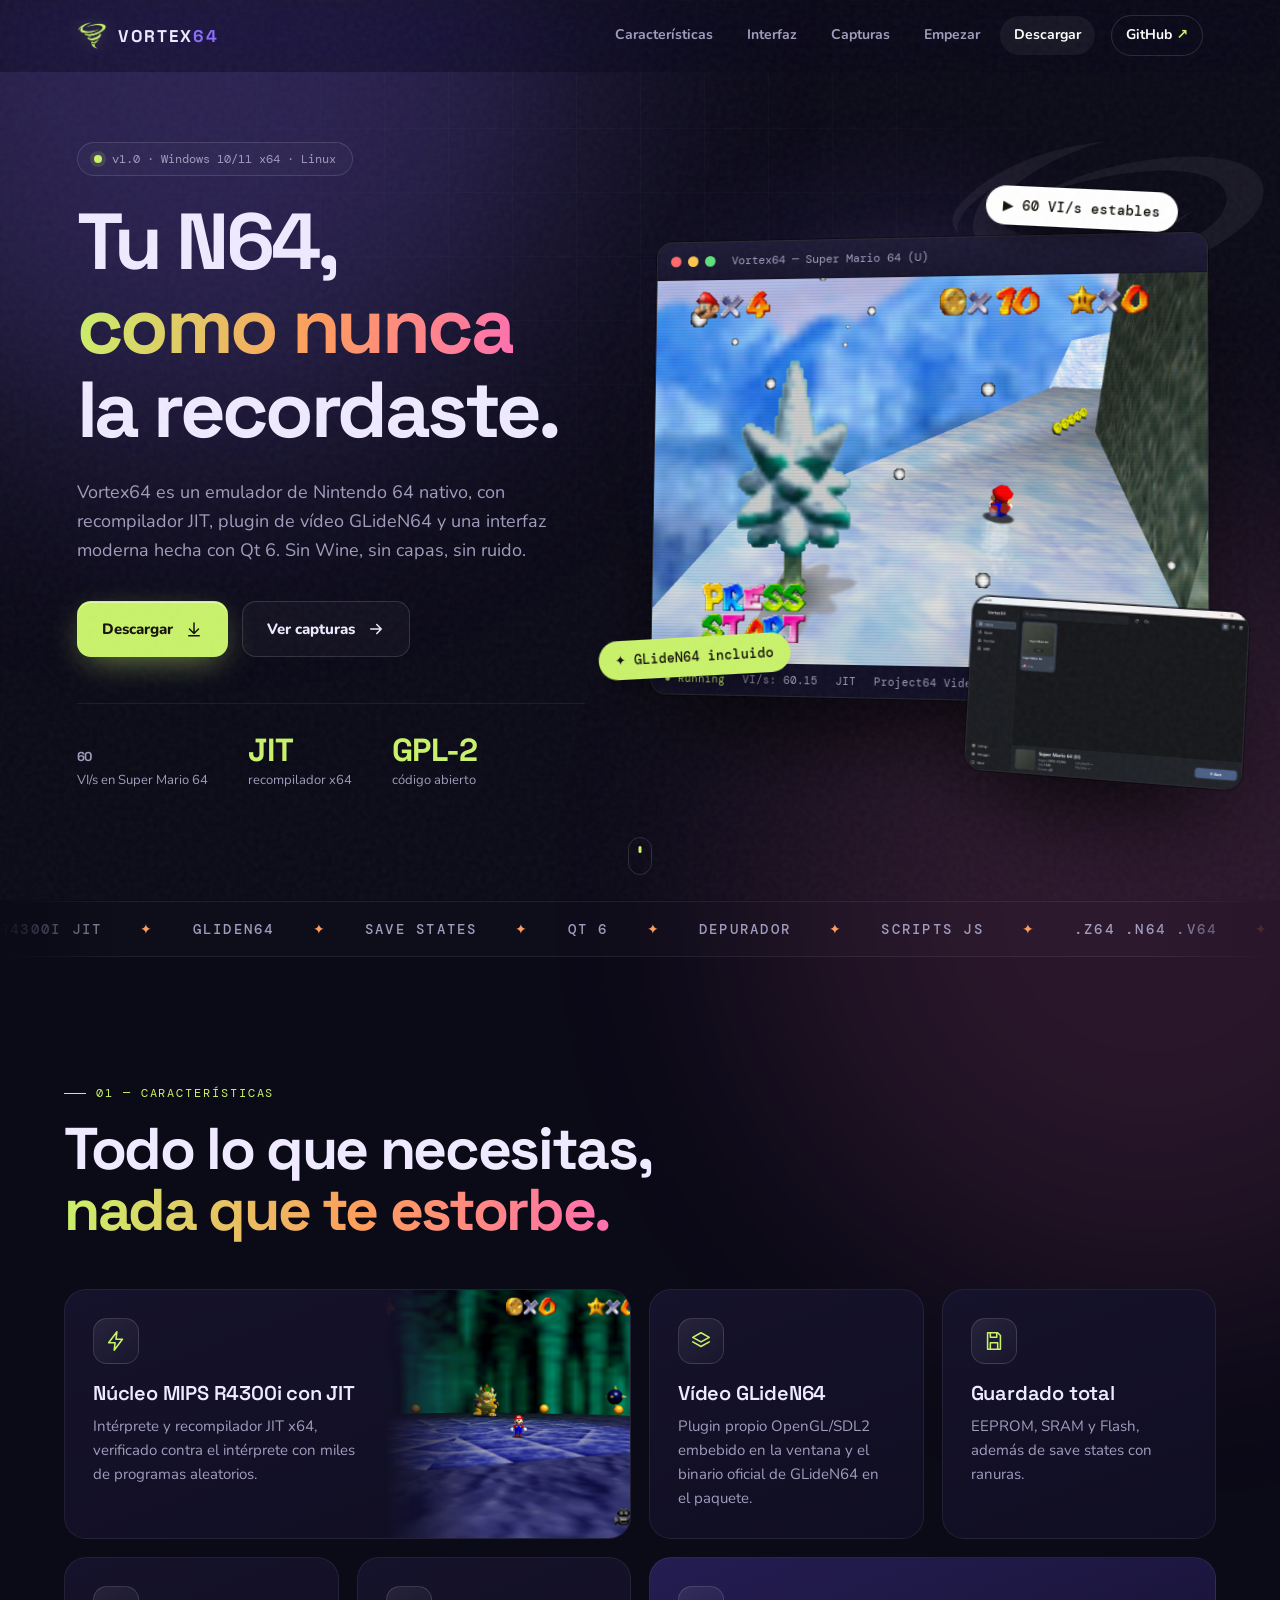
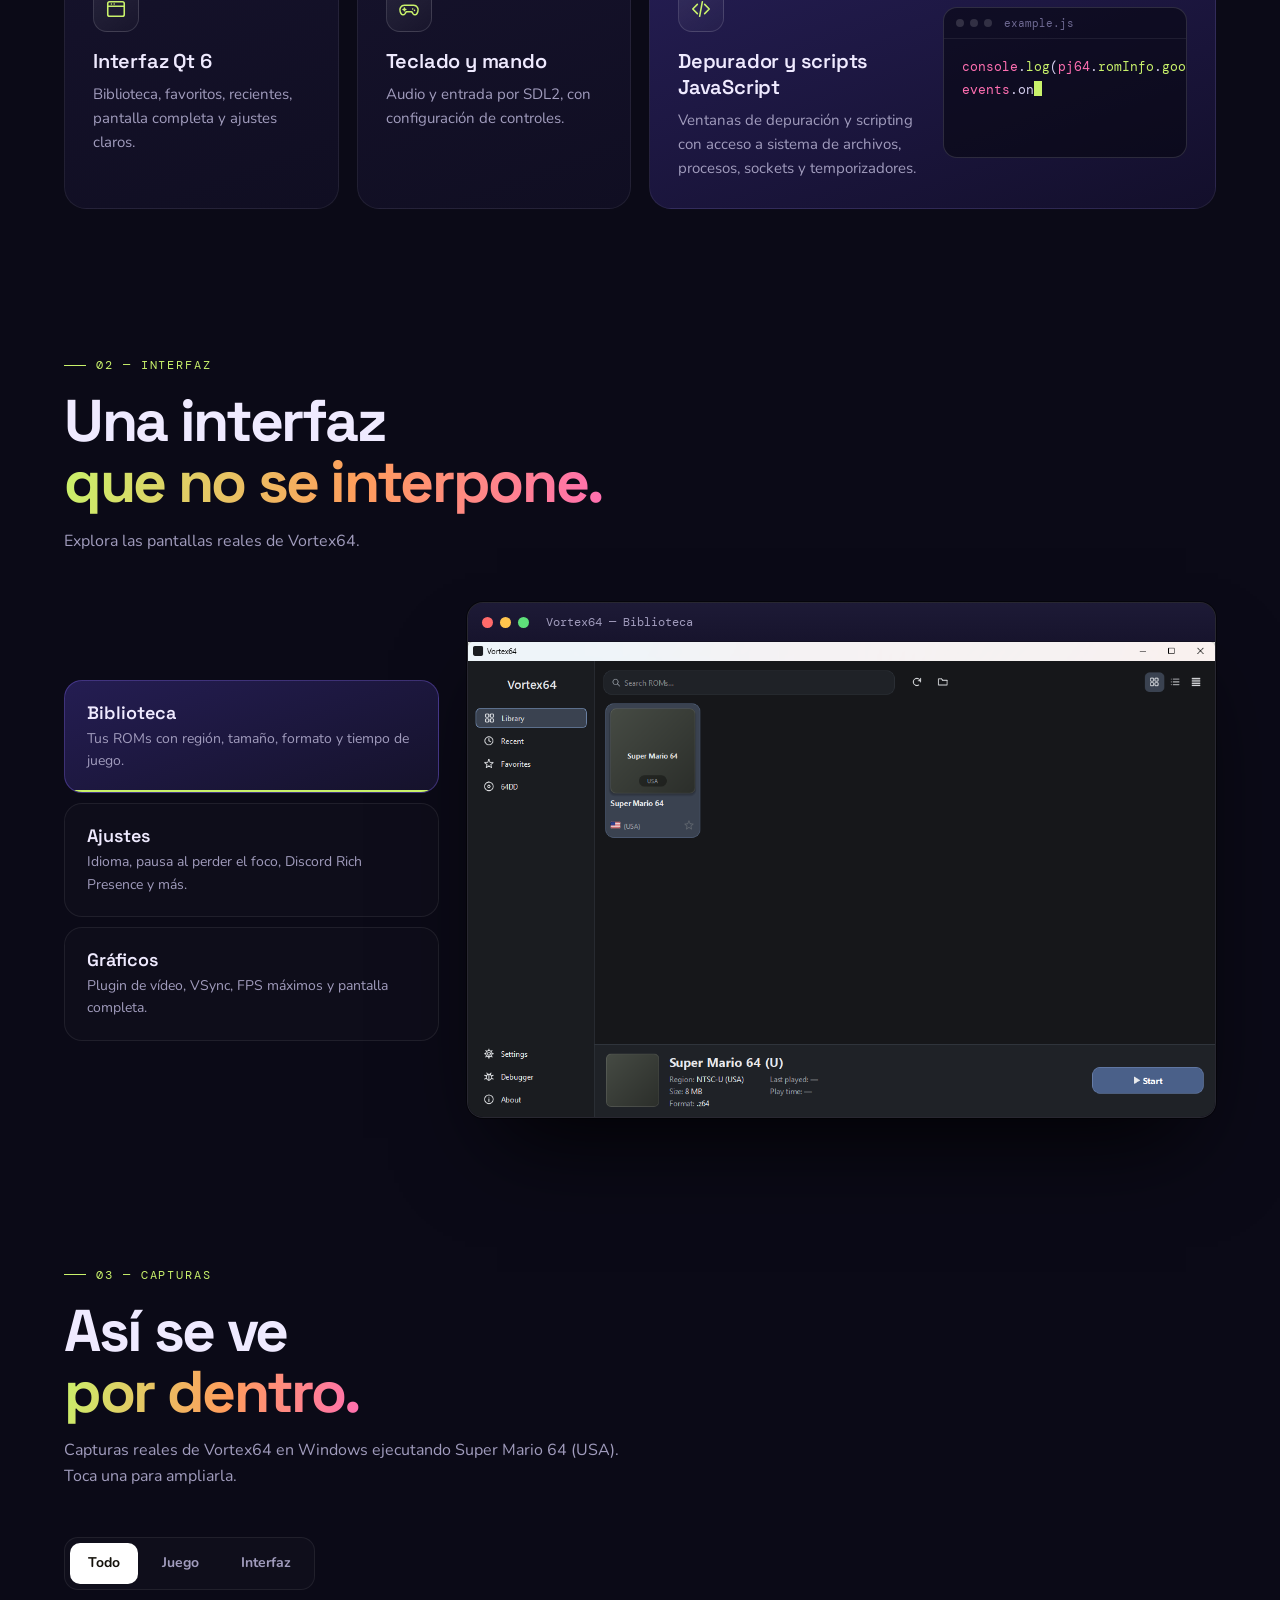
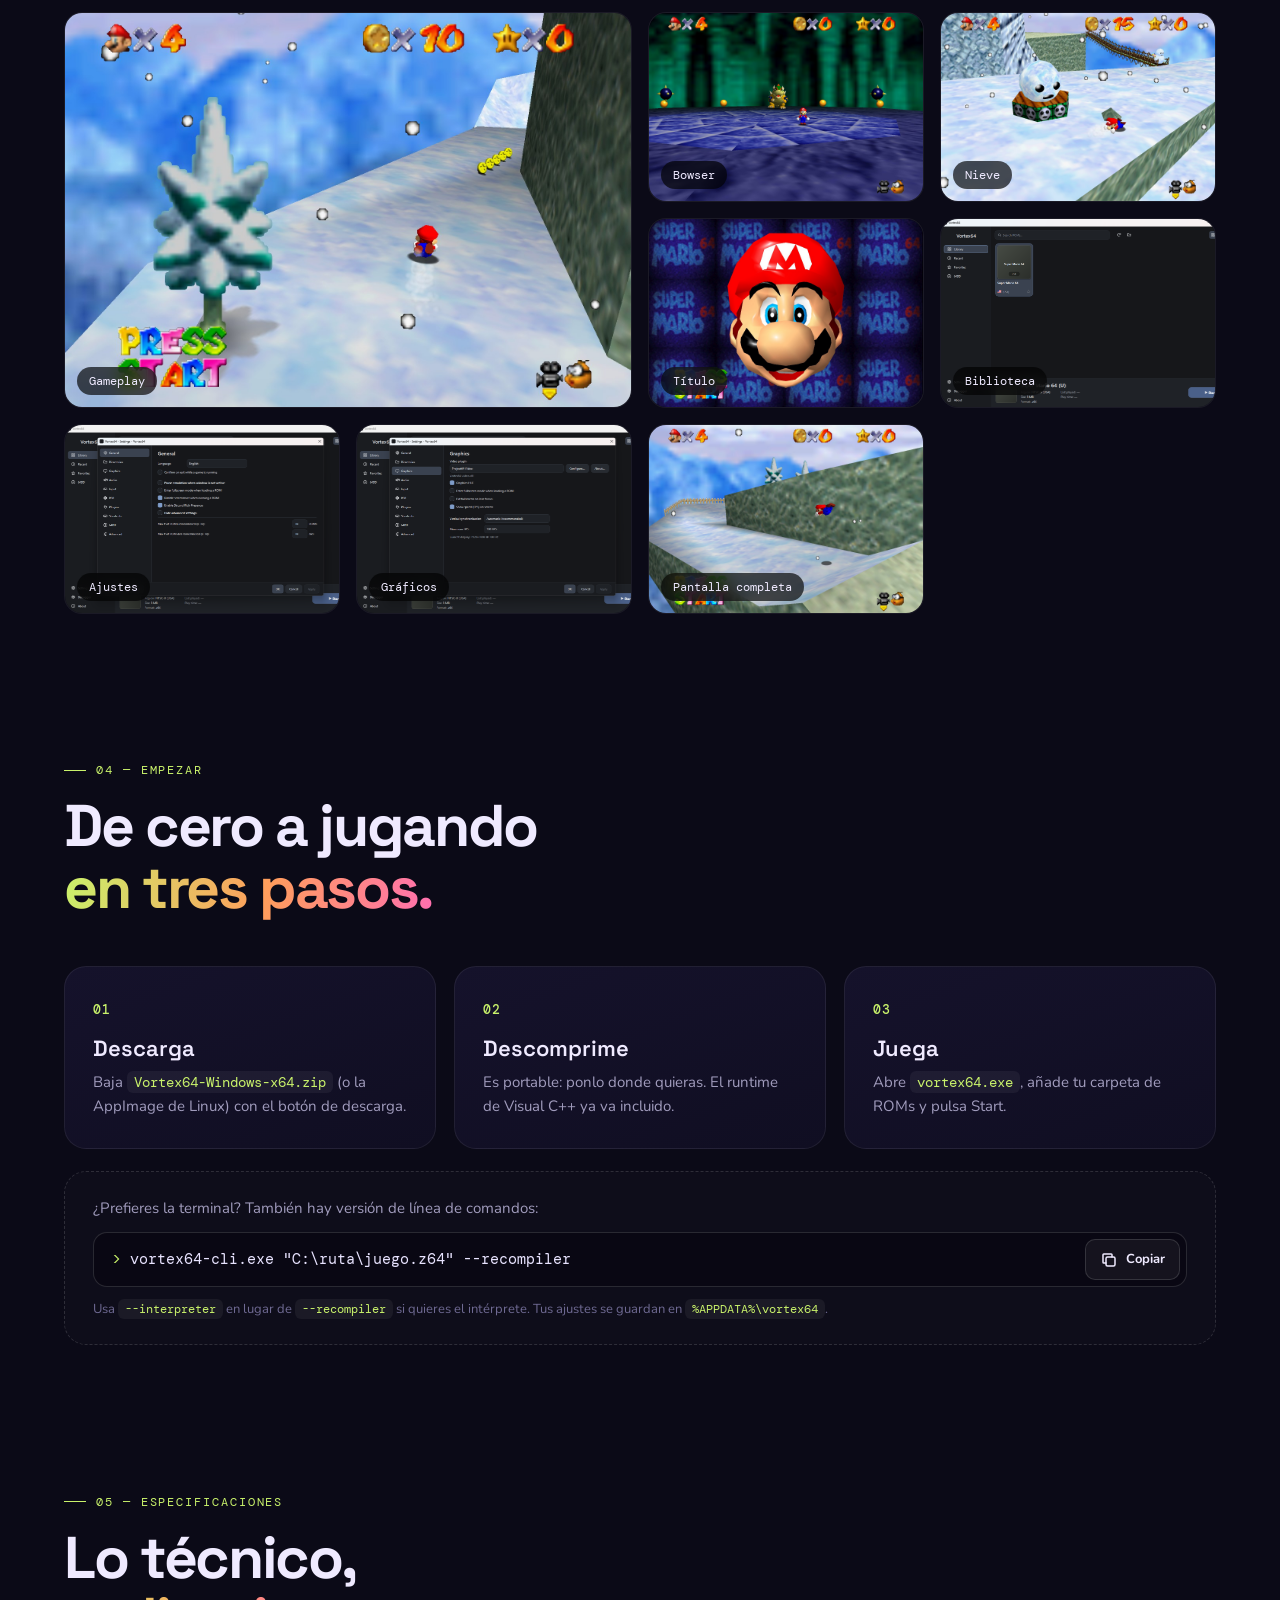
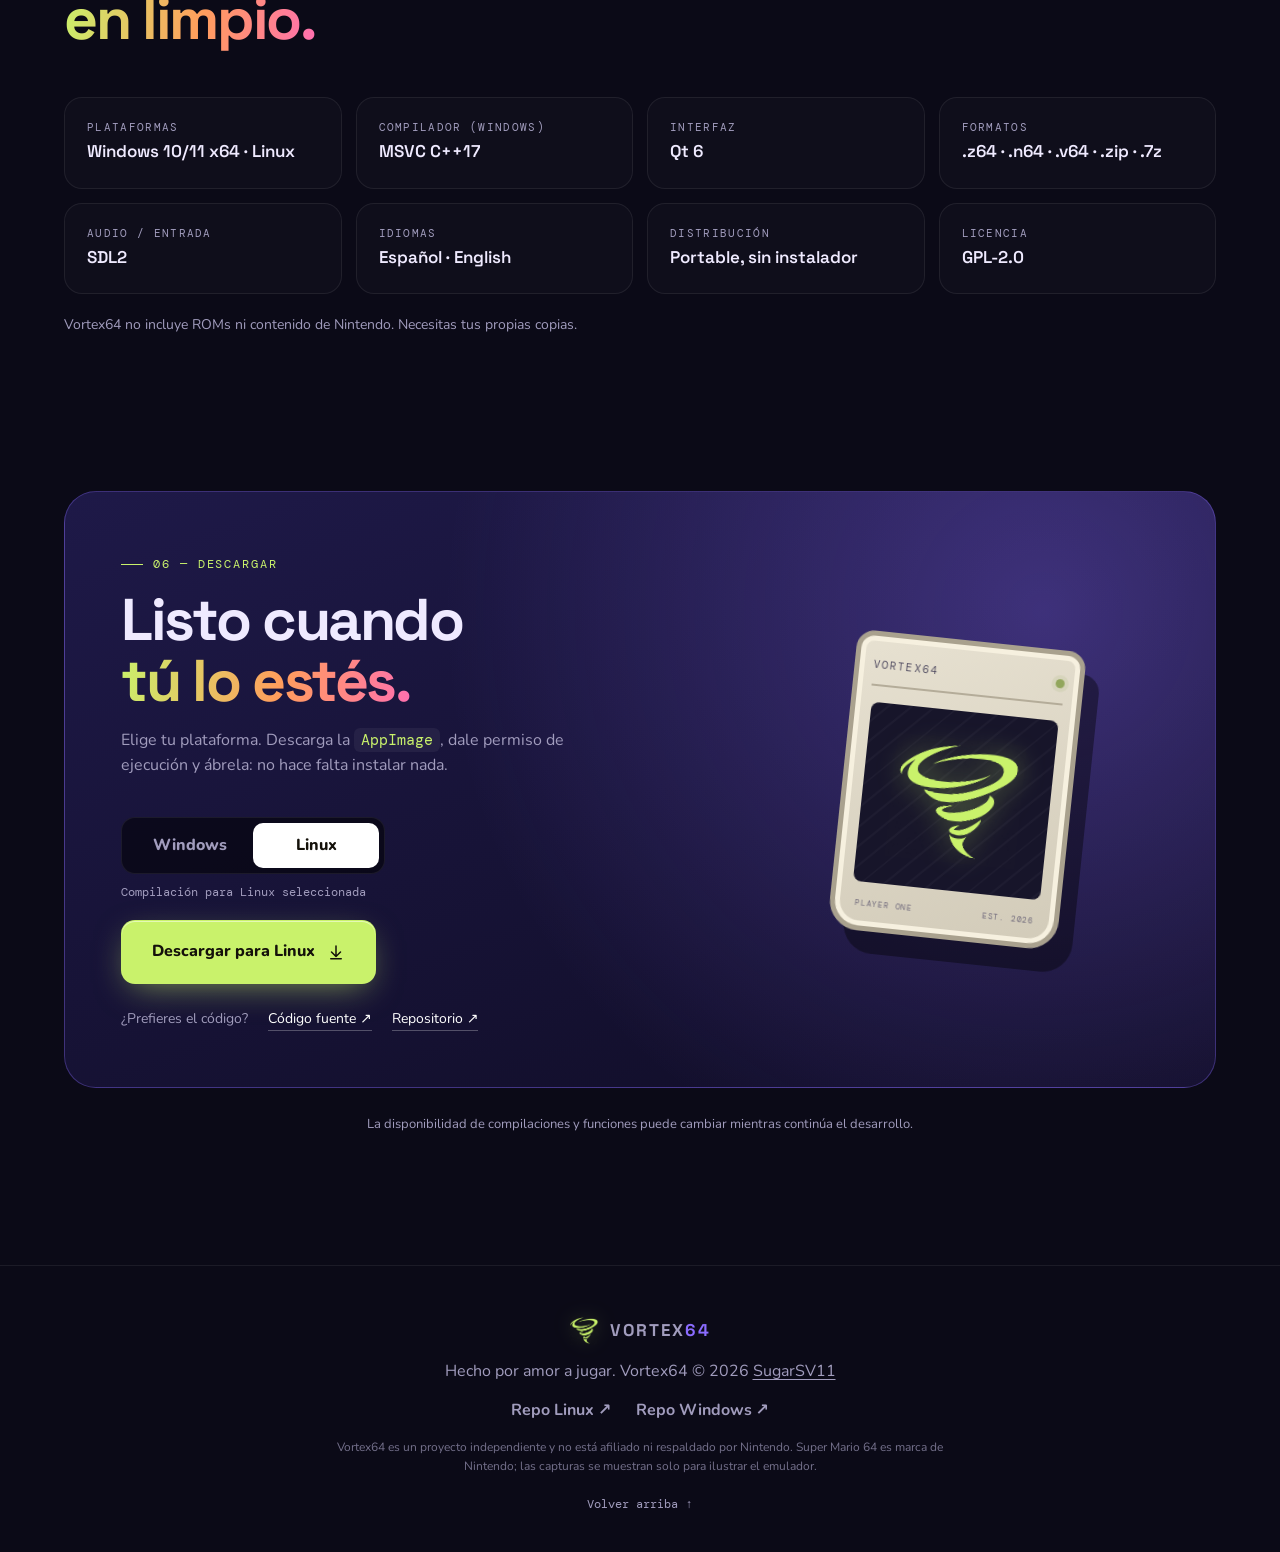
==== commit cbba7ba7: "SEO: metadatos, Open Graph, Schema.org, sitemap, robots; descargas directas" ====
--- a/index.html
+++ b/index.html
@@ -4,11 +4,103 @@
   <meta charset="utf-8">
   <meta name="viewport" content="width=device-width, initial-scale=1">
   <meta name="theme-color" content="#0b0a17">
-  <meta name="description" content="Vortex64 — emulador de Nintendo 64 nativo para Windows y Linux. Recompilador JIT, GLideN64, save states y depurador.">
-  <meta property="og:title" content="Vortex64 — Emulador de Nintendo 64">
-  <meta property="og:description" content="Nativo, rápido y de código abierto. Revive tu colección de N64.">
-  <meta property="og:image" content="assets/screenshots/snow-run.jpg">
-  <title>Vortex64 — Emulador de Nintendo 64</title>
+  <title>Vortex64 — Emulador de Nintendo 64 para Windows y Linux | Descarga oficial</title>
+  <meta name="description" content="Vortex64, el emulador de Nintendo 64 de SugarSV11 para Windows 10/11 y Linux. Nativo, portable y de código abierto (GPL-2.0): recompilador JIT x64, GLideN64, save states y depurador. Descarga oficial.">
+  <meta name="author" content="SugarSV11">
+  <meta name="application-name" content="Vortex64">
+  <meta name="robots" content="index, follow, max-image-preview:large, max-snippet:-1">
+  <link rel="canonical" href="https://sugarsv11.github.io/vortex64-site/">
+  <link rel="alternate" hreflang="es" href="https://sugarsv11.github.io/vortex64-site/">
+  <link rel="alternate" hreflang="x-default" href="https://sugarsv11.github.io/vortex64-site/">
+  <!-- Open Graph -->
+  <meta property="og:type" content="website">
+  <meta property="og:site_name" content="Vortex64">
+  <meta property="og:locale" content="es_ES">
+  <meta property="og:url" content="https://sugarsv11.github.io/vortex64-site/">
+  <meta property="og:title" content="Vortex64 — Emulador de Nintendo 64 para Windows y Linux">
+  <meta property="og:description" content="Nativo, rápido y de código abierto. Vortex64 por SugarSV11: JIT x64, GLideN64 y save states. Revive tu colección de N64.">
+  <meta property="og:image" content="https://sugarsv11.github.io/vortex64-site/assets/screenshots/snow-run.jpg">
+  <meta property="og:image:width" content="1440">
+  <meta property="og:image:height" content="1008">
+  <meta property="og:image:alt" content="Vortex64 ejecutando Super Mario 64 en Windows">
+  <!-- Twitter / X -->
+  <meta name="twitter:card" content="summary_large_image">
+  <meta name="twitter:title" content="Vortex64 — Emulador de Nintendo 64 para Windows y Linux">
+  <meta name="twitter:description" content="Nativo, rápido y de código abierto. Vortex64 por SugarSV11: JIT x64, GLideN64 y save states.">
+  <meta name="twitter:image" content="https://sugarsv11.github.io/vortex64-site/assets/screenshots/snow-run.jpg">
+  <meta name="twitter:image:alt" content="Vortex64 ejecutando Super Mario 64 en Windows">
+  <script type="application/ld+json">
+  {
+    "@context": "https://schema.org",
+    "@graph": [
+      {
+        "@type": "WebSite",
+        "@id": "https://sugarsv11.github.io/vortex64-site/#website",
+        "url": "https://sugarsv11.github.io/vortex64-site/",
+        "name": "Vortex64",
+        "alternateName": ["Vortex64 Emulator", "Vortex 64"],
+        "inLanguage": "es",
+        "publisher": { "@id": "https://github.com/SugarSV11#person" }
+      },
+      {
+        "@type": "Person",
+        "@id": "https://github.com/SugarSV11#person",
+        "name": "SugarSV11",
+        "url": "https://github.com/SugarSV11",
+        "sameAs": ["https://github.com/SugarSV11"]
+      },
+      {
+        "@type": "SoftwareApplication",
+        "@id": "https://sugarsv11.github.io/vortex64-site/#software",
+        "name": "Vortex64",
+        "alternateName": "Vortex64 Emulator",
+        "description": "Emulador de Nintendo 64 nativo para Windows 10/11 x64 y Linux, con recompilador JIT x64, interfaz Qt 6, audio y entrada SDL2 y vídeo GLideN64.",
+        "url": "https://sugarsv11.github.io/vortex64-site/",
+        "applicationCategory": "GameApplication",
+        "applicationSubCategory": "Emulator",
+        "operatingSystem": "Windows 10, Windows 11, Linux",
+        "softwareVersion": "1.0.0",
+        "license": "https://spdx.org/licenses/GPL-2.0.html",
+        "isAccessibleForFree": true,
+        "inLanguage": ["es", "en"],
+        "image": "https://sugarsv11.github.io/vortex64-site/assets/screenshots/snow-run.jpg",
+        "screenshot": [
+          "https://sugarsv11.github.io/vortex64-site/assets/screenshots/snow-run.jpg",
+          "https://sugarsv11.github.io/vortex64-site/assets/screenshots/library.png",
+          "https://sugarsv11.github.io/vortex64-site/assets/screenshots/settings.png"
+        ],
+        "downloadUrl": [
+          "https://github.com/SugarSV11/Vortex64-Windows/releases/download/v1.0.0/Vortex64-Windows-x64.zip",
+          "https://github.com/SugarSV11/Vortex64/releases/download/v1.0.0/Vortex64-1.0.0-x86_64.AppImage"
+        ],
+        "offers": { "@type": "Offer", "price": "0", "priceCurrency": "USD" },
+        "author": { "@id": "https://github.com/SugarSV11#person" },
+        "sameAs": [
+          "https://github.com/SugarSV11/Vortex64",
+          "https://github.com/SugarSV11/Vortex64-Windows"
+        ]
+      },
+      {
+        "@type": "SoftwareSourceCode",
+        "name": "Vortex64 (Linux)",
+        "codeRepository": "https://github.com/SugarSV11/Vortex64",
+        "license": "https://spdx.org/licenses/GPL-2.0.html",
+        "author": { "@id": "https://github.com/SugarSV11#person" },
+        "targetProduct": { "@id": "https://sugarsv11.github.io/vortex64-site/#software" }
+      },
+      {
+        "@type": "SoftwareSourceCode",
+        "name": "Vortex64 for Windows",
+        "codeRepository": "https://github.com/SugarSV11/Vortex64-Windows",
+        "programmingLanguage": "C++",
+        "license": "https://spdx.org/licenses/GPL-2.0.html",
+        "author": { "@id": "https://github.com/SugarSV11#person" },
+        "targetProduct": { "@id": "https://sugarsv11.github.io/vortex64-site/#software" }
+      }
+    ]
+  }
+  </script>
+  <link rel="preload" as="image" href="assets/screenshots/snow-run.jpg" fetchpriority="high">
   <link rel="preconnect" href="https://fonts.googleapis.com">
   <link rel="preconnect" href="https://fonts.gstatic.com" crossorigin>
   <link href="https://fonts.googleapis.com/css2?family=DM+Mono:wght@400;500&family=Space+Grotesk:wght@400;500;600;700&family=Nunito:wght@400;600;700;800&display=swap" rel="stylesheet">
@@ -62,7 +154,7 @@
       <div class="spot" id="spot" aria-hidden="true"></div>
       <div class="hero-copy">
         <div class="pill"><span class="dot"></span> v1.0 · Windows 10/11 x64 · Linux</div>
-        <h1 class="split"><span>Tu N64,</span><span><em>como nunca</em></span><span>la recordaste.</span></h1>
+        <h1 class="split"><span>Tu N64,</span><span><em>como nunca</em></span><span>la recordaste.</span><span class="sr-only"> Vortex64, emulador de Nintendo 64 para Windows y Linux</span></h1>
         <p class="lead">Vortex64 es un emulador de Nintendo 64 nativo, con recompilador JIT, plugin de vídeo GLideN64 y una interfaz moderna hecha con Qt 6. Sin Wine, sin capas, sin ruido.</p>
         <div class="cta">
           <a class="btn btn-primary magnetic" href="#download"><span>Descargar</span><svg class="ic"><use href="#i-down"/></svg></a>
@@ -212,7 +304,7 @@
         <h2>De cero a jugando<br><em>en tres pasos.</em></h2>
       </div>
       <ol class="steps">
-        <li class="step reveal"><span class="num">01</span><h3>Descarga</h3><p>Baja <code>Vortex64-Windows-x64.zip</code> (o la AppImage de Linux) desde Releases.</p></li>
+        <li class="step reveal"><span class="num">01</span><h3>Descarga</h3><p>Baja <code>Vortex64-Windows-x64.zip</code> (o la AppImage de Linux) con el botón de descarga.</p></li>
         <li class="step reveal"><span class="num">02</span><h3>Descomprime</h3><p>Es portable: ponlo donde quieras. El runtime de Visual C++ ya va incluido.</p></li>
         <li class="step reveal"><span class="num">03</span><h3>Juega</h3><p>Abre <code>vortex64.exe</code>, añade tu carpeta de ROMs y pulsa Start.</p></li>
       </ol>
@@ -258,7 +350,7 @@
             <button class="opt" data-platform="linux" aria-pressed="false">Linux</button>
           </div>
           <div class="status" id="status" aria-live="polite">Compilación para Windows seleccionada</div>
-          <a class="btn btn-primary btn-lg magnetic" id="dlBtn" href="https://github.com/SugarSV11/Vortex64-Windows/releases" target="_blank" rel="noreferrer"><span id="dlLabel">Descargar para Windows</span><svg class="ic"><use href="#i-down"/></svg></a>
+          <a class="btn btn-primary btn-lg magnetic" id="dlBtn" href="https://github.com/SugarSV11/Vortex64-Windows/releases/download/v1.0.0/Vortex64-Windows-x64.zip" download="Vortex64-Windows-x64.zip" rel="noopener"><span id="dlLabel">Descargar para Windows</span><svg class="ic"><use href="#i-down"/></svg></a>
           <div class="src">
             <span>¿Prefieres el código?</span>
             <a id="srcLink" href="https://github.com/SugarSV11/Vortex64-Windows/archive/refs/heads/main.zip">Código fuente ↗</a>
@@ -279,7 +371,7 @@
 
   <footer class="footer">
     <a class="brand" href="#home"><img class="brand-mark" src="assets/brand/logo-lime.png" alt="" width="30" height="28"><span>VORTEX<b>64</b></span></a>
-    <p>Hecho por amor a jugar.</p>
+    <p>Hecho por amor a jugar. Vortex64 © 2026 <a href="https://github.com/SugarSV11" target="_blank" rel="noreferrer author">SugarSV11</a></p>
     <div class="flinks"><a href="https://github.com/SugarSV11/Vortex64" target="_blank" rel="noreferrer">Repo Linux ↗</a><a href="https://github.com/SugarSV11/Vortex64-Windows" target="_blank" rel="noreferrer">Repo Windows ↗</a></div>
     <small>Vortex64 es un proyecto independiente y no está afiliado ni respaldado por Nintendo. Super Mario 64 es marca de Nintendo; las capturas se muestran solo para ilustrar el emulador.</small>
     <a class="to-top" href="#home">Volver arriba ↑</a>
--- a/style.css
+++ b/style.css
@@ -300,3 +300,7 @@
   .cli-box{flex-wrap:wrap;padding:12px}
   .cli-box code{flex-basis:100%}
 }
+
+/* SEO / a11y helpers */
+.sr-only,.split .sr-only{position:absolute!important;width:1px;height:1px;padding:0;margin:-1px;overflow:hidden;clip:rect(0,0,0,0);white-space:nowrap;border:0;opacity:1!important;transform:none!important;animation:none!important}
+.footer p a{color:inherit;text-decoration:underline;text-underline-offset:3px}
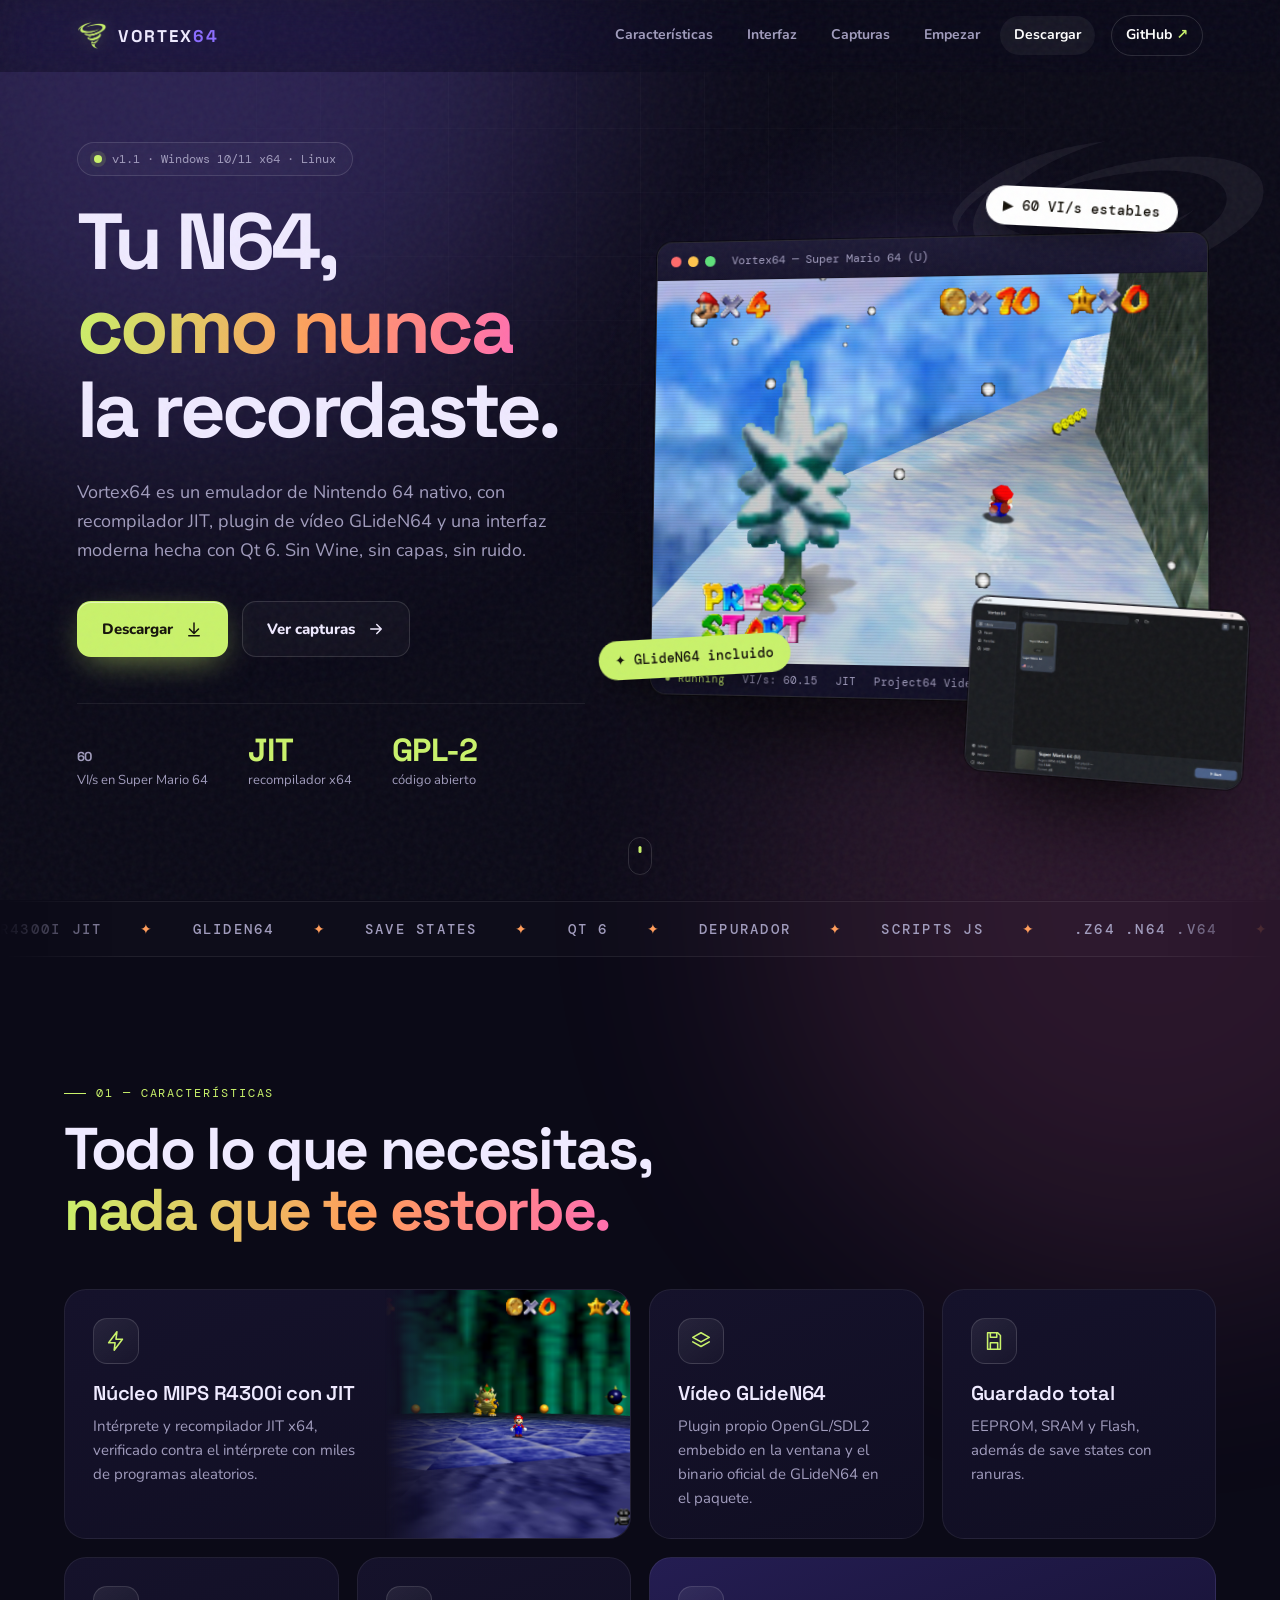
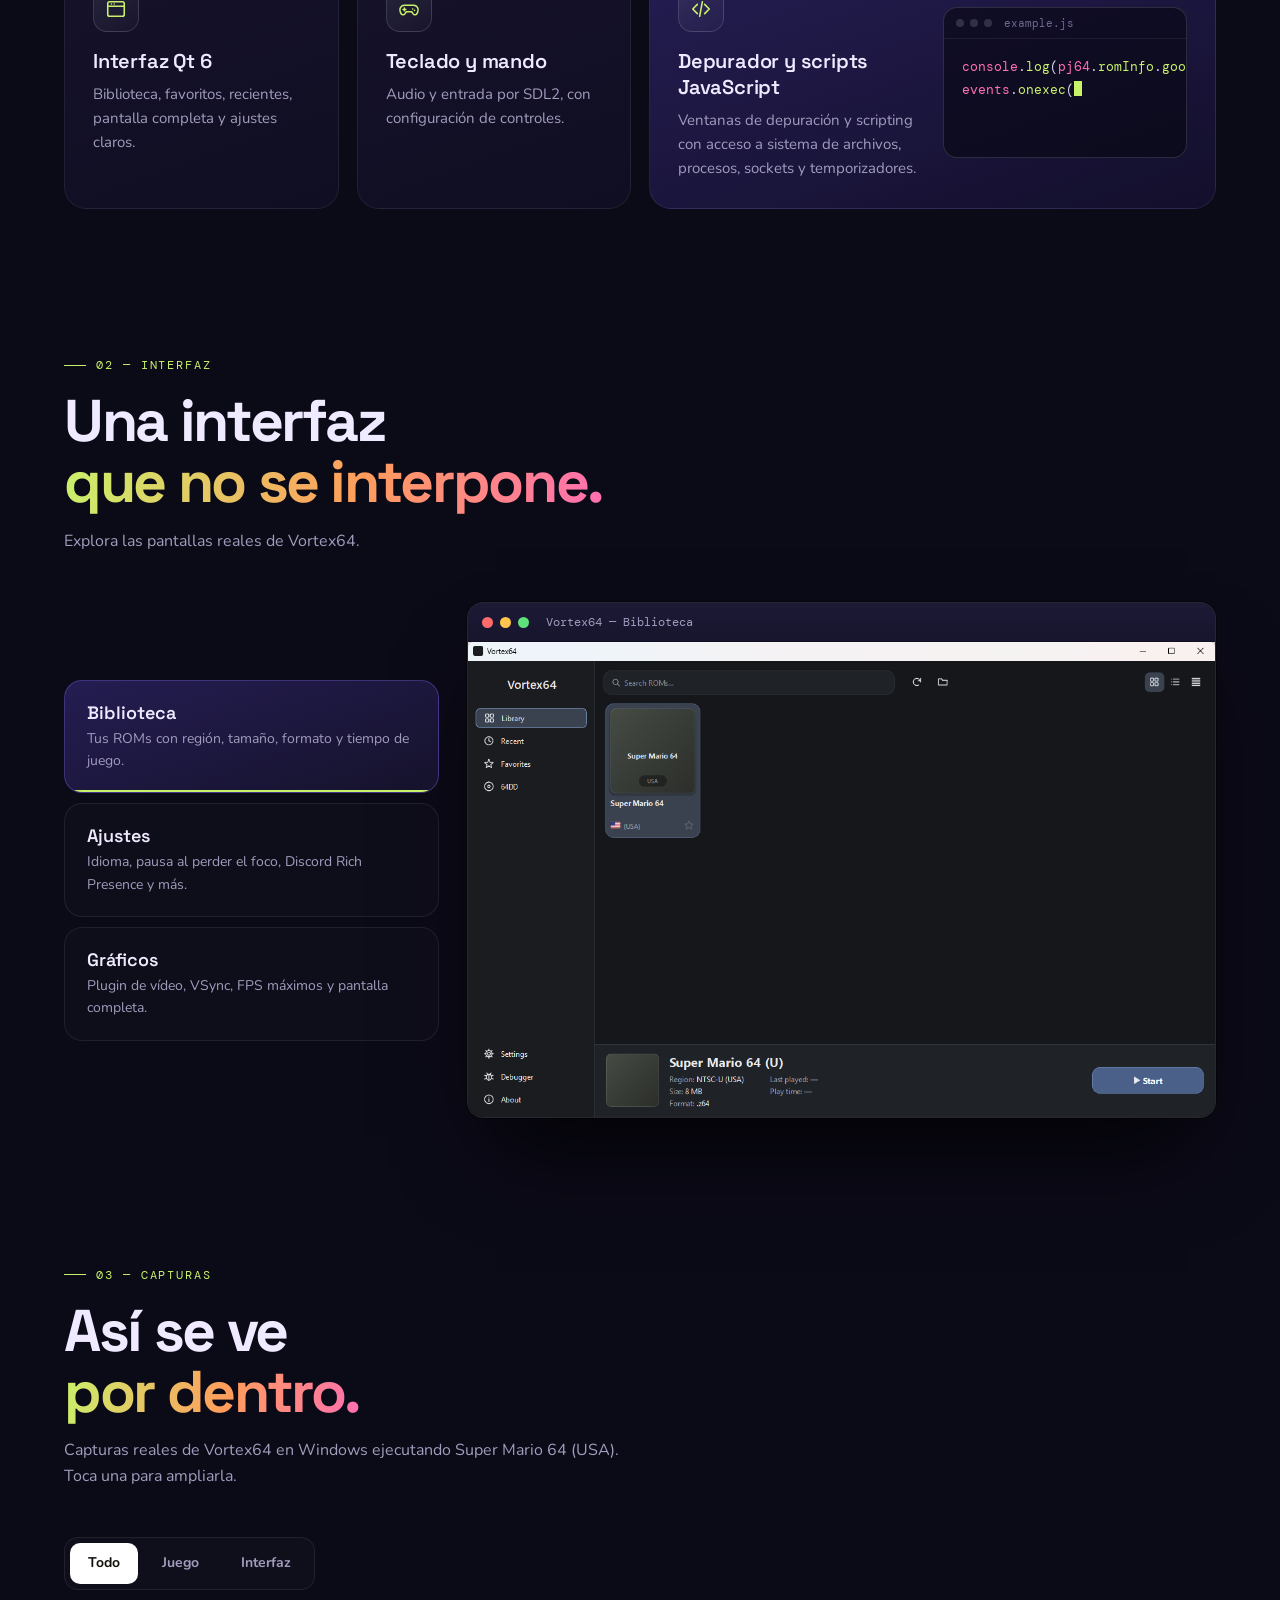
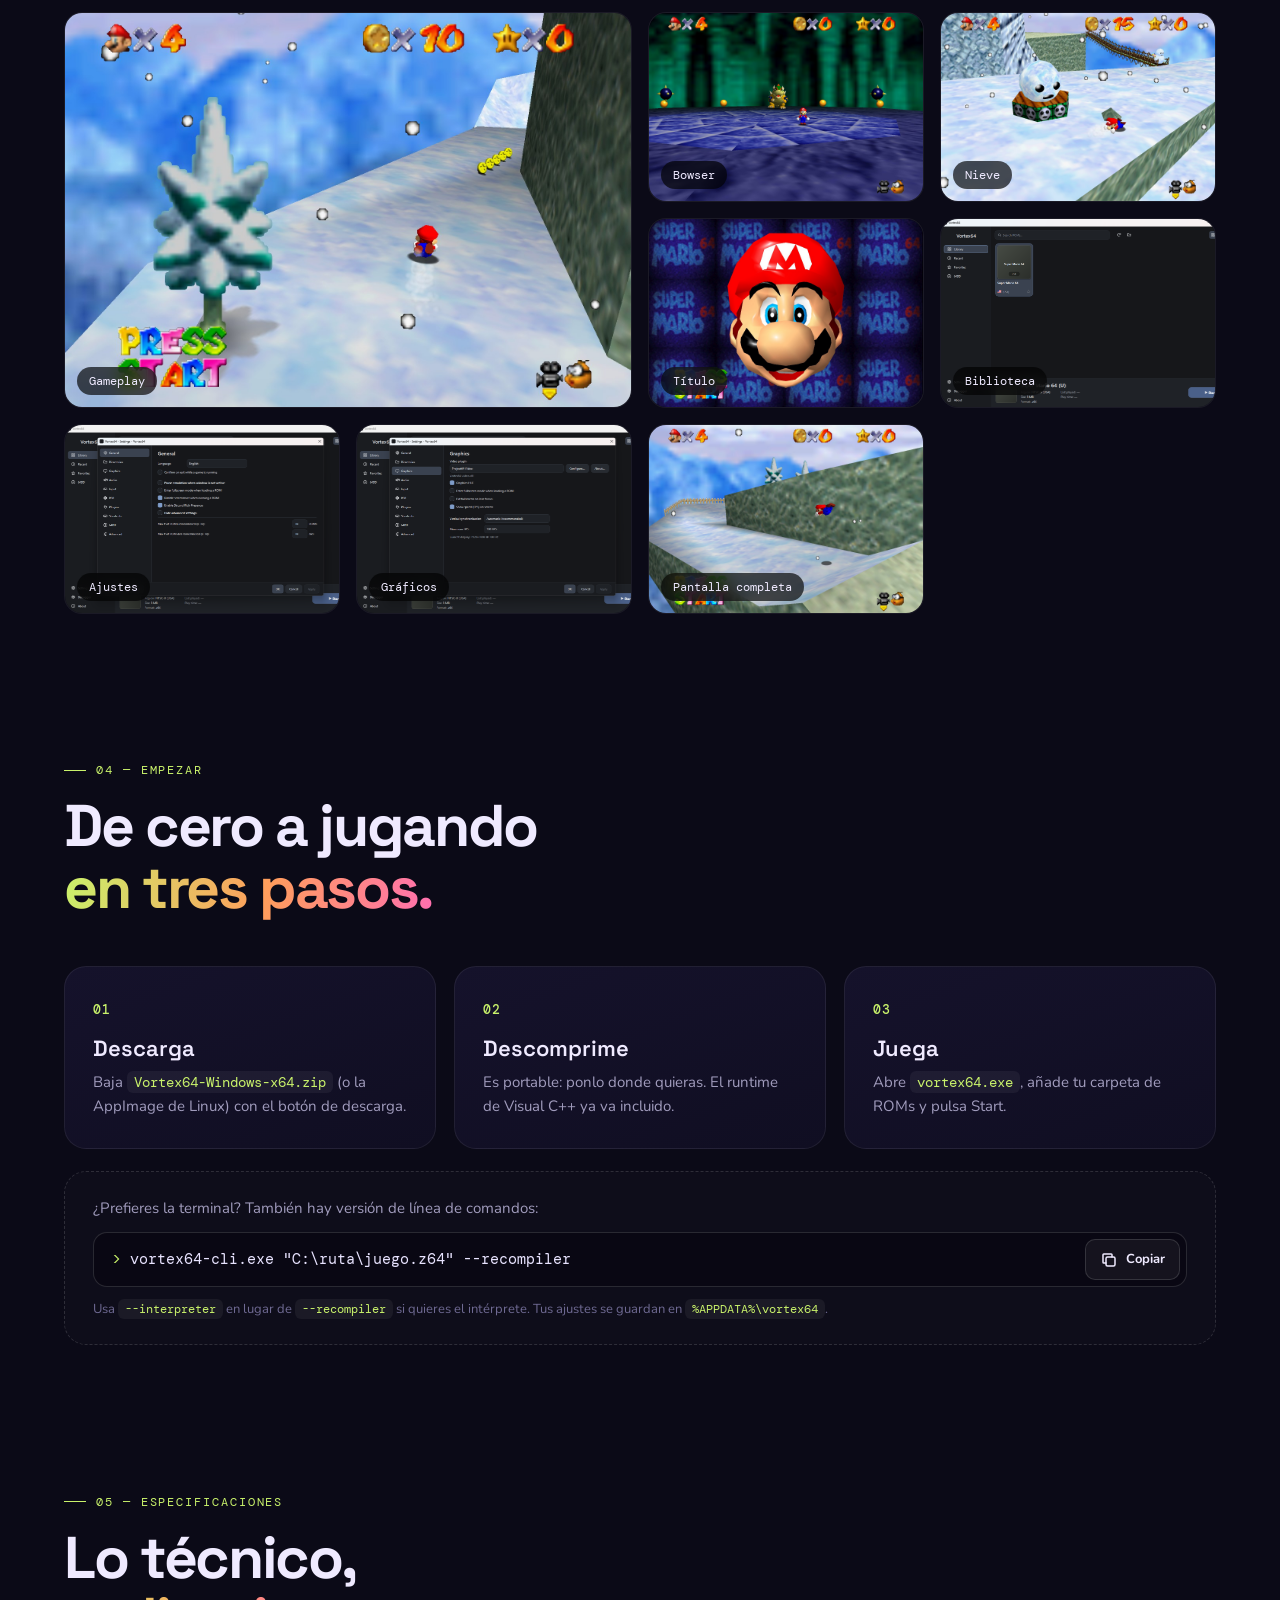
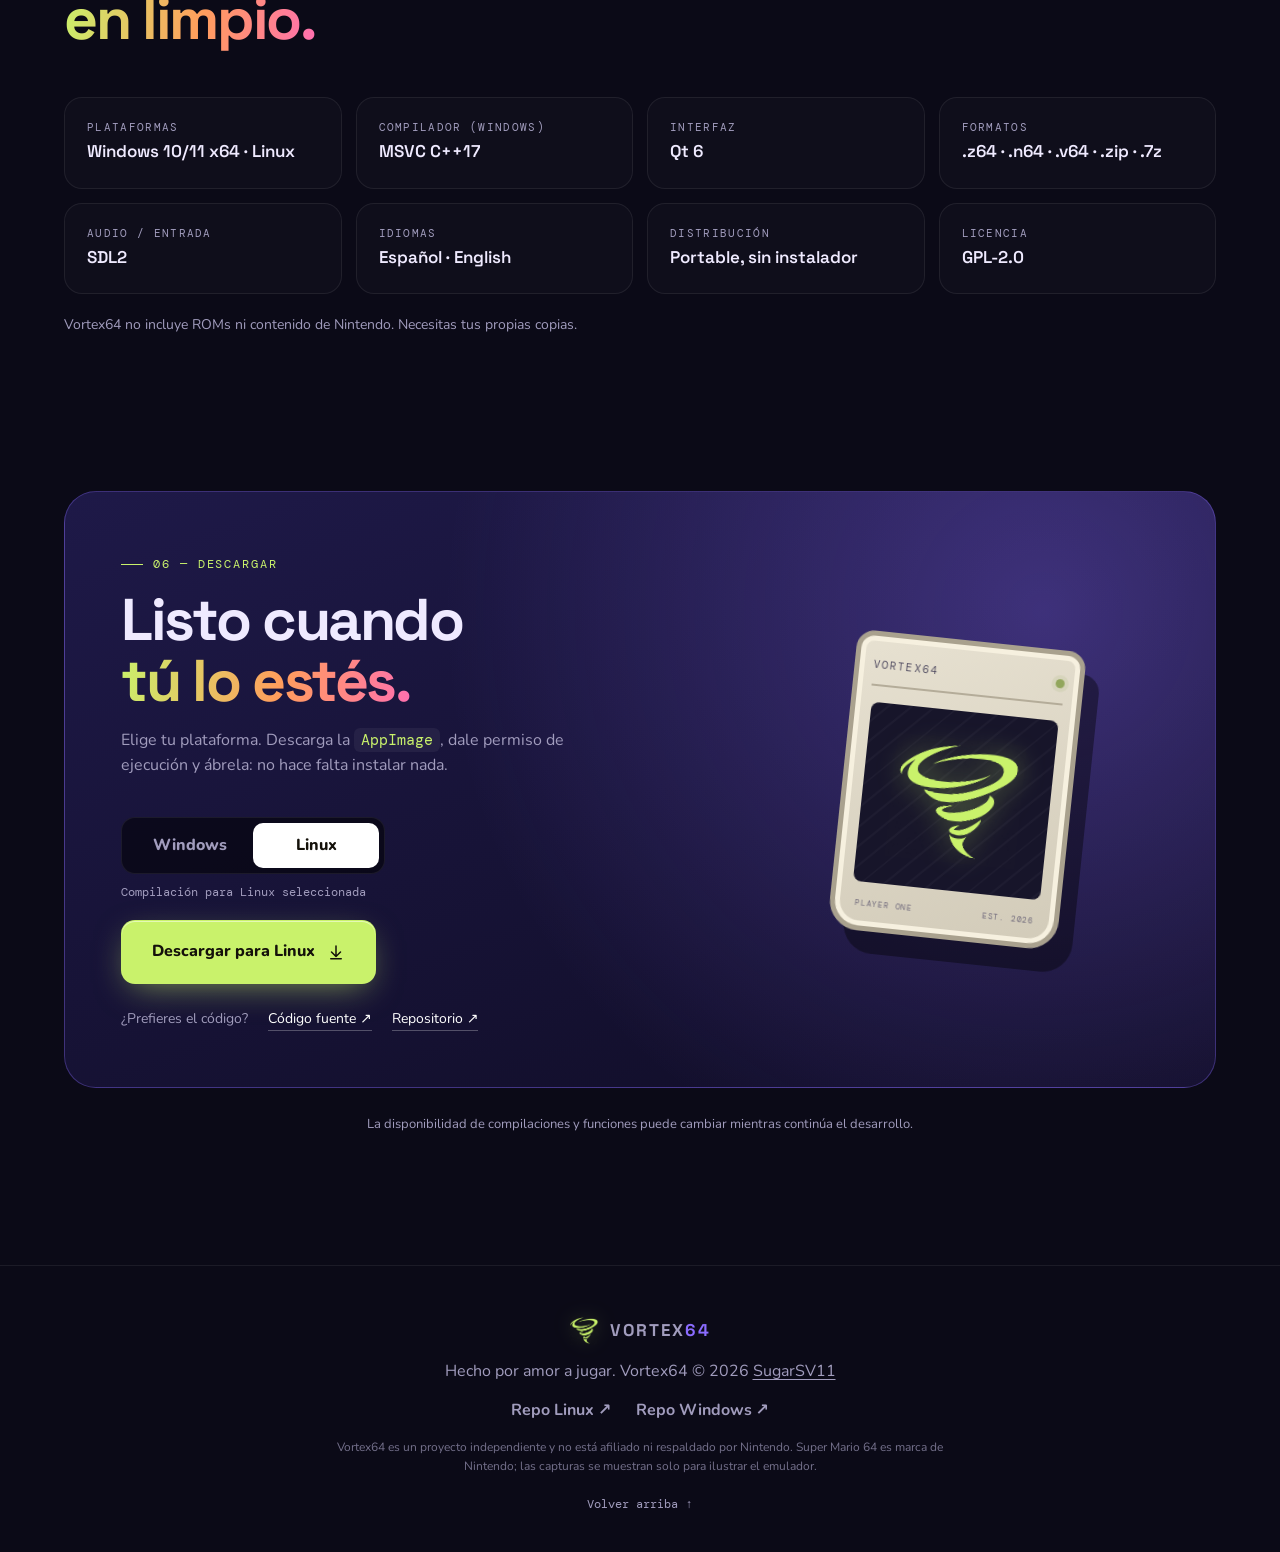
==== commit 79309aed: "Windows download: Vortex64 1.1.0" ====
--- a/index.html
+++ b/index.html
@@ -59,7 +59,7 @@
         "applicationCategory": "GameApplication",
         "applicationSubCategory": "Emulator",
         "operatingSystem": "Windows 10, Windows 11, Linux",
-        "softwareVersion": "1.0.0",
+        "softwareVersion": "1.1.0",
         "license": "https://spdx.org/licenses/GPL-2.0.html",
         "isAccessibleForFree": true,
         "inLanguage": ["es", "en"],
@@ -70,7 +70,7 @@
           "https://sugarsv11.github.io/vortex64-site/assets/screenshots/settings.png"
         ],
         "downloadUrl": [
-          "https://github.com/SugarSV11/Vortex64-Windows/releases/download/v1.0.0/Vortex64-Windows-x64.zip",
+          "https://github.com/SugarSV11/Vortex64-Windows/releases/download/v1.1.0/Vortex64-Windows-x64.zip",
           "https://github.com/SugarSV11/Vortex64/releases/download/v1.0.0/Vortex64-1.0.0-x86_64.AppImage"
         ],
         "offers": { "@type": "Offer", "price": "0", "priceCurrency": "USD" },
@@ -153,7 +153,7 @@
     <section class="hero" id="hero">
       <div class="spot" id="spot" aria-hidden="true"></div>
       <div class="hero-copy">
-        <div class="pill"><span class="dot"></span> v1.0 · Windows 10/11 x64 · Linux</div>
+        <div class="pill"><span class="dot"></span> v1.1 · Windows 10/11 x64 · Linux</div>
         <h1 class="split"><span>Tu N64,</span><span><em>como nunca</em></span><span>la recordaste.</span><span class="sr-only"> Vortex64, emulador de Nintendo 64 para Windows y Linux</span></h1>
         <p class="lead">Vortex64 es un emulador de Nintendo 64 nativo, con recompilador JIT, plugin de vídeo GLideN64 y una interfaz moderna hecha con Qt 6. Sin Wine, sin capas, sin ruido.</p>
         <div class="cta">
@@ -350,7 +350,7 @@
             <button class="opt" data-platform="linux" aria-pressed="false">Linux</button>
           </div>
           <div class="status" id="status" aria-live="polite">Compilación para Windows seleccionada</div>
-          <a class="btn btn-primary btn-lg magnetic" id="dlBtn" href="https://github.com/SugarSV11/Vortex64-Windows/releases/download/v1.0.0/Vortex64-Windows-x64.zip" download="Vortex64-Windows-x64.zip" rel="noopener"><span id="dlLabel">Descargar para Windows</span><svg class="ic"><use href="#i-down"/></svg></a>
+          <a class="btn btn-primary btn-lg magnetic" id="dlBtn" href="https://github.com/SugarSV11/Vortex64-Windows/releases/download/v1.1.0/Vortex64-Windows-x64.zip" download="Vortex64-Windows-x64.zip" rel="noopener"><span id="dlLabel">Descargar para Windows</span><svg class="ic"><use href="#i-down"/></svg></a>
           <div class="src">
             <span>¿Prefieres el código?</span>
             <a id="srcLink" href="https://github.com/SugarSV11/Vortex64-Windows/archive/refs/heads/main.zip">Código fuente ↗</a>
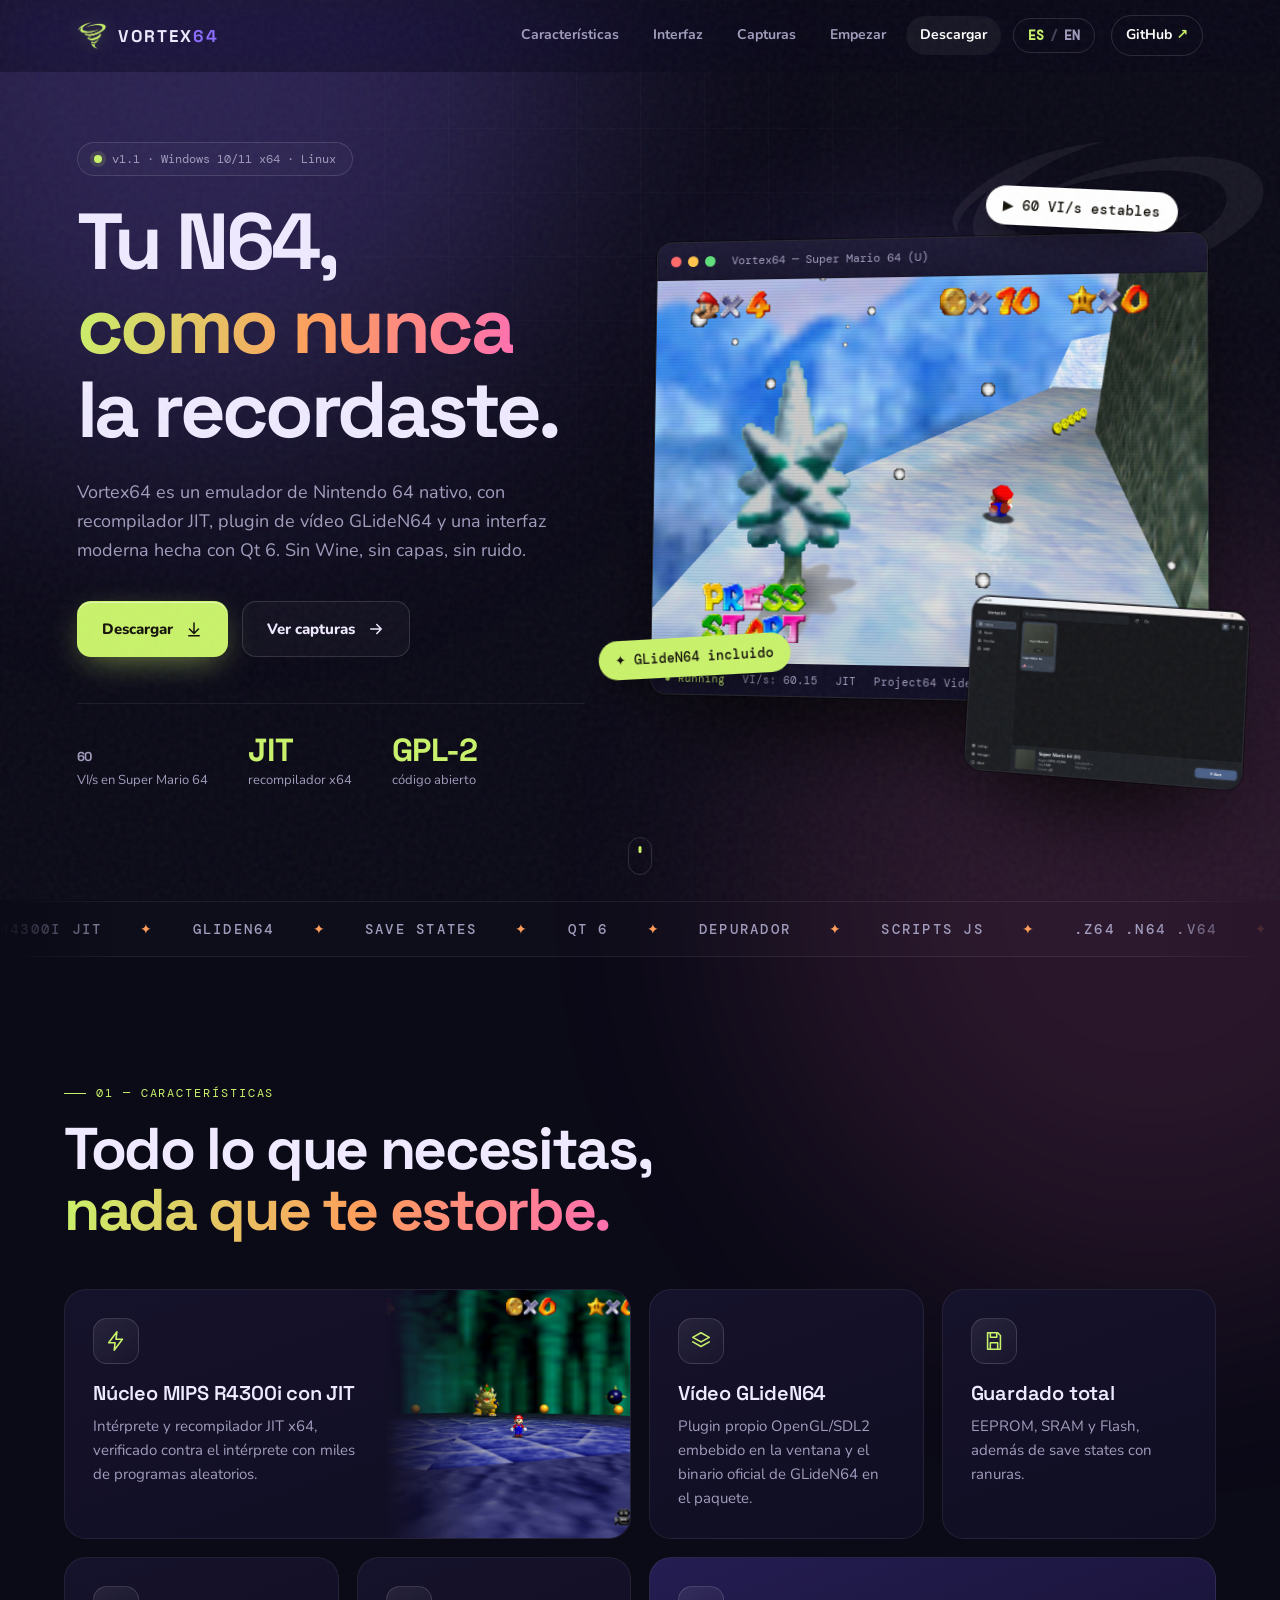
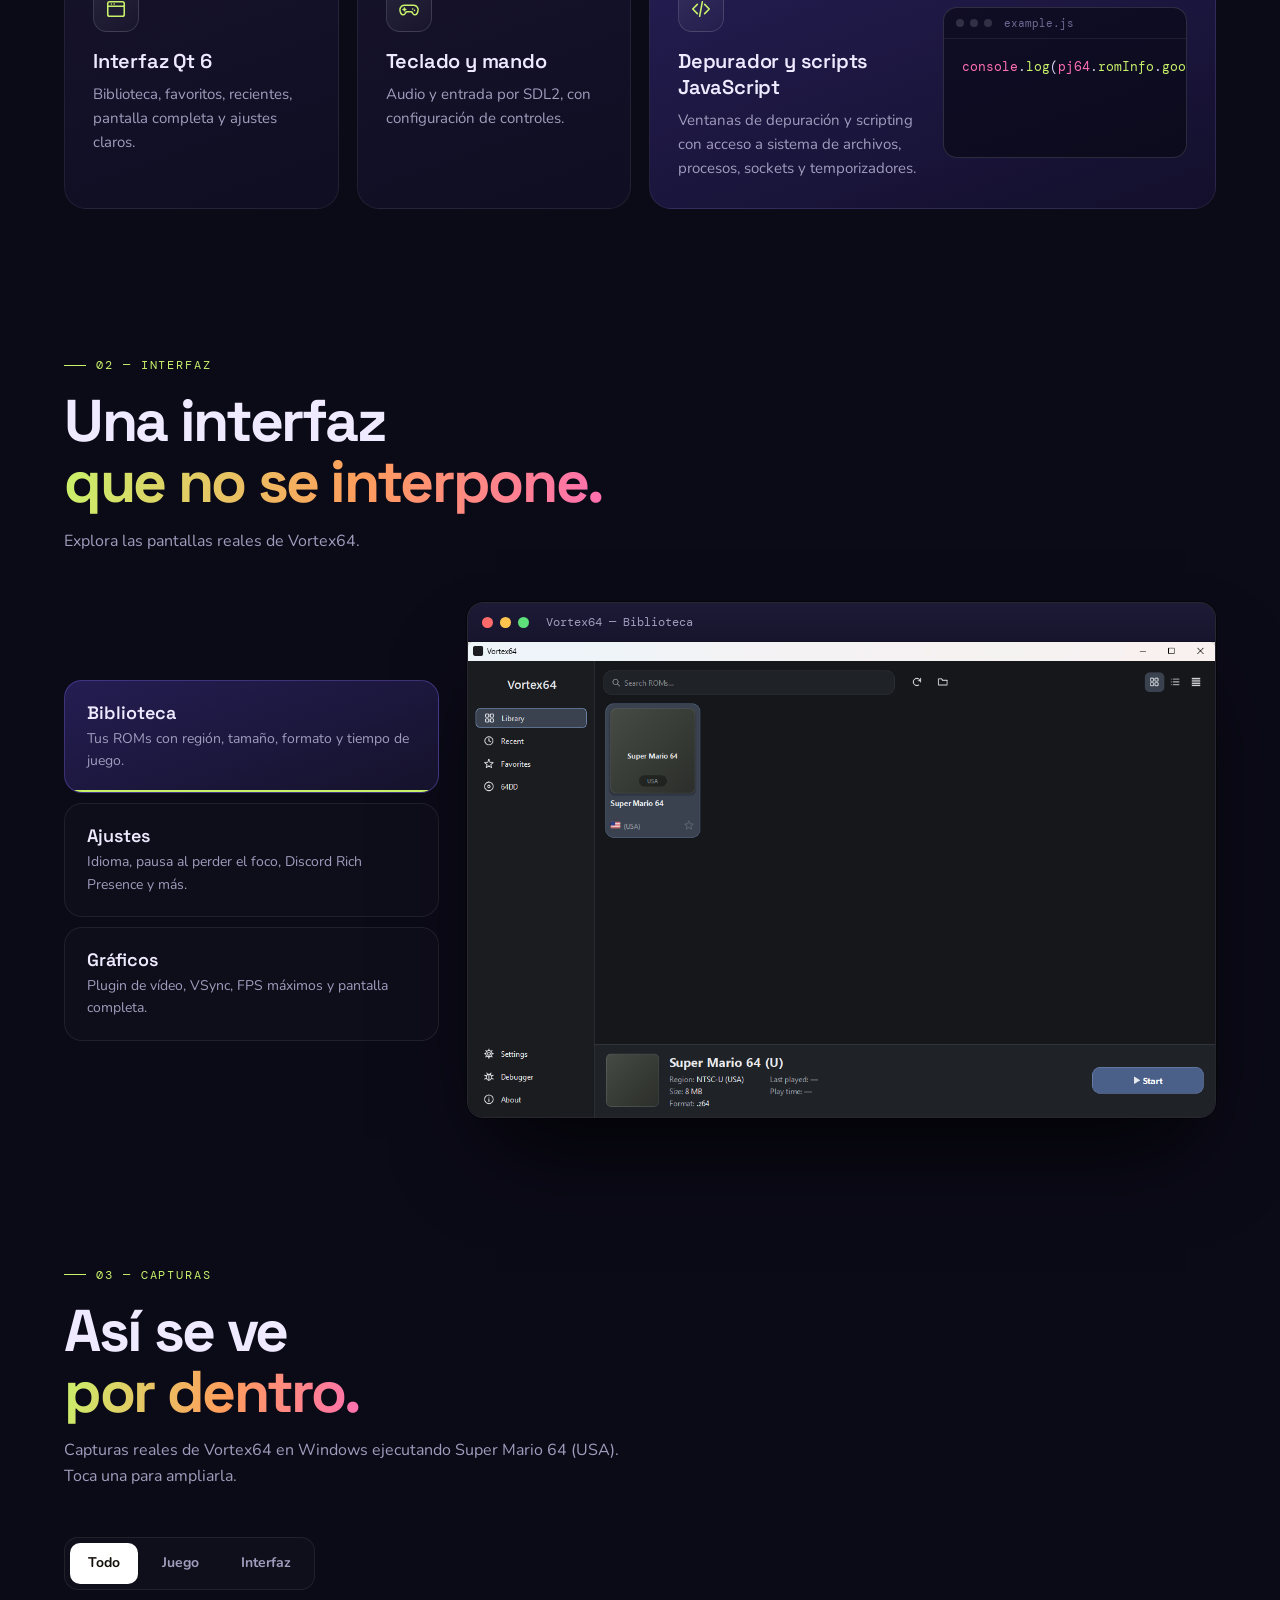
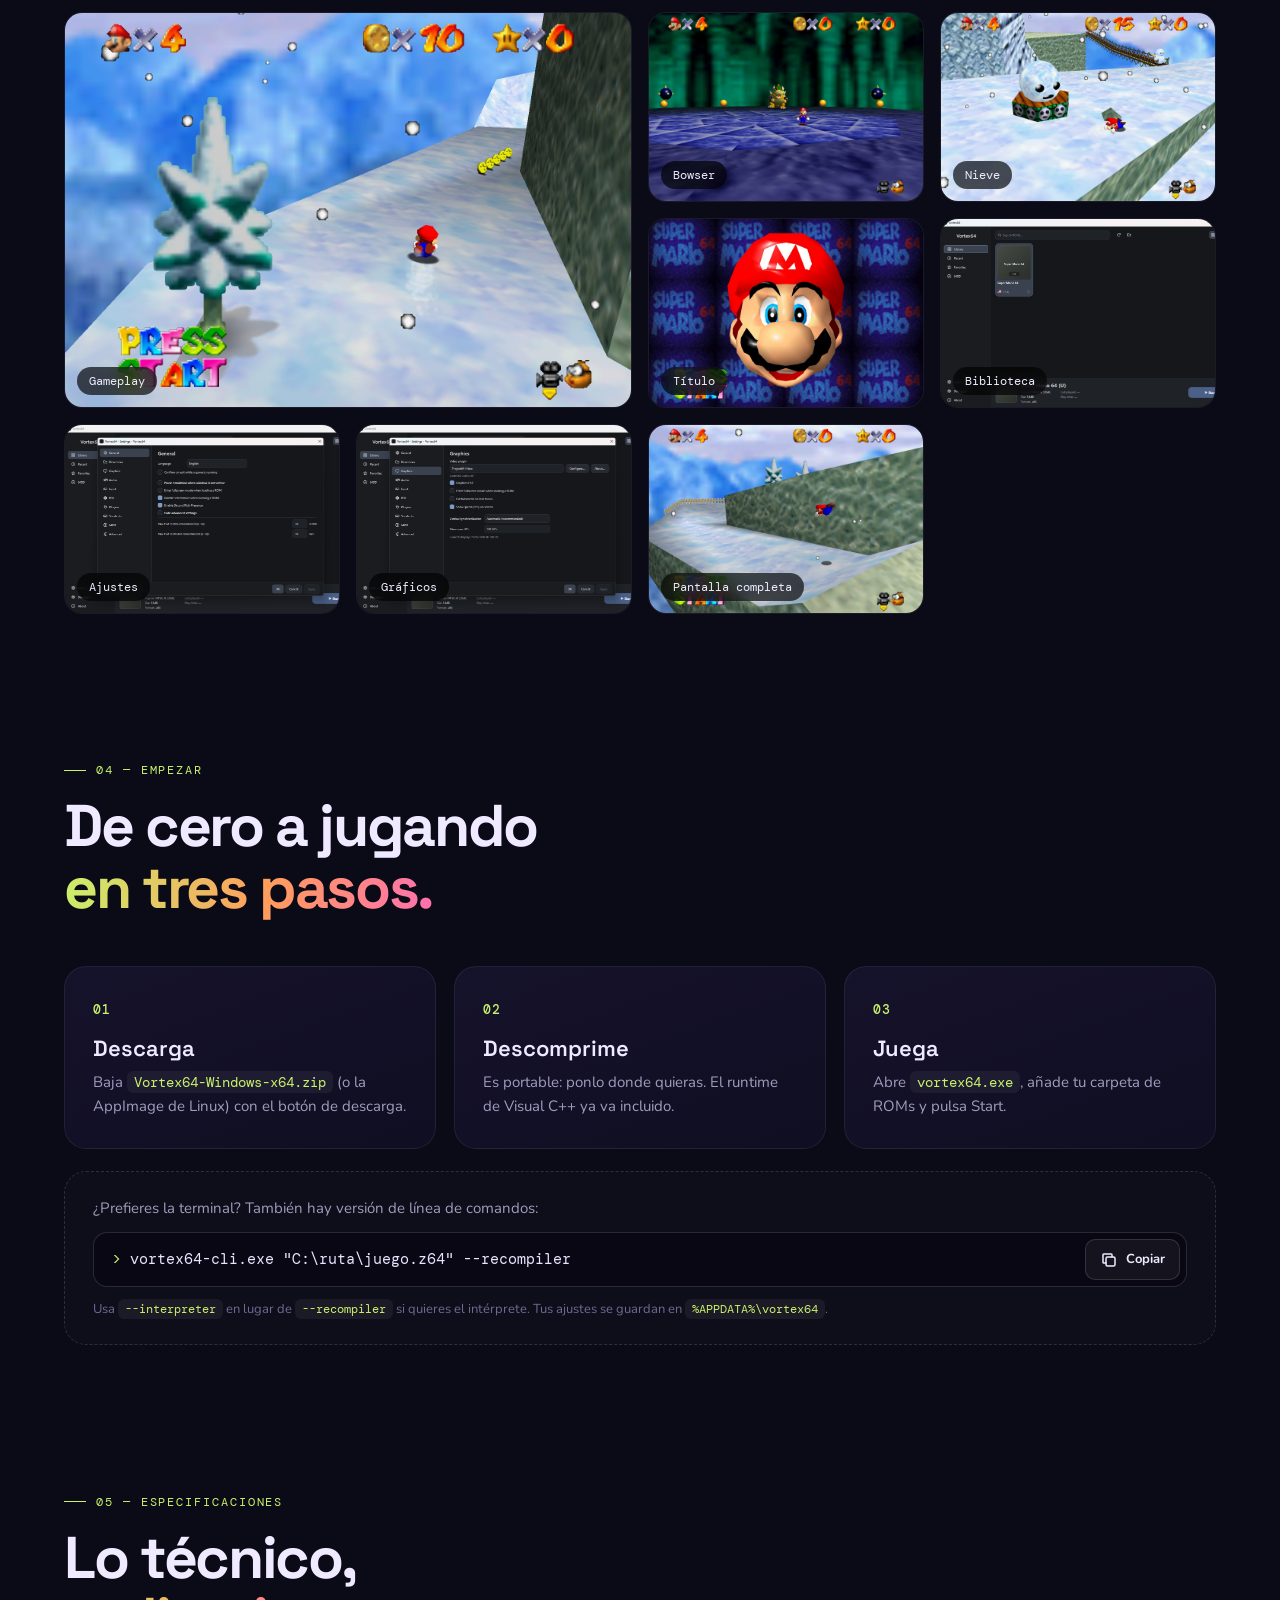
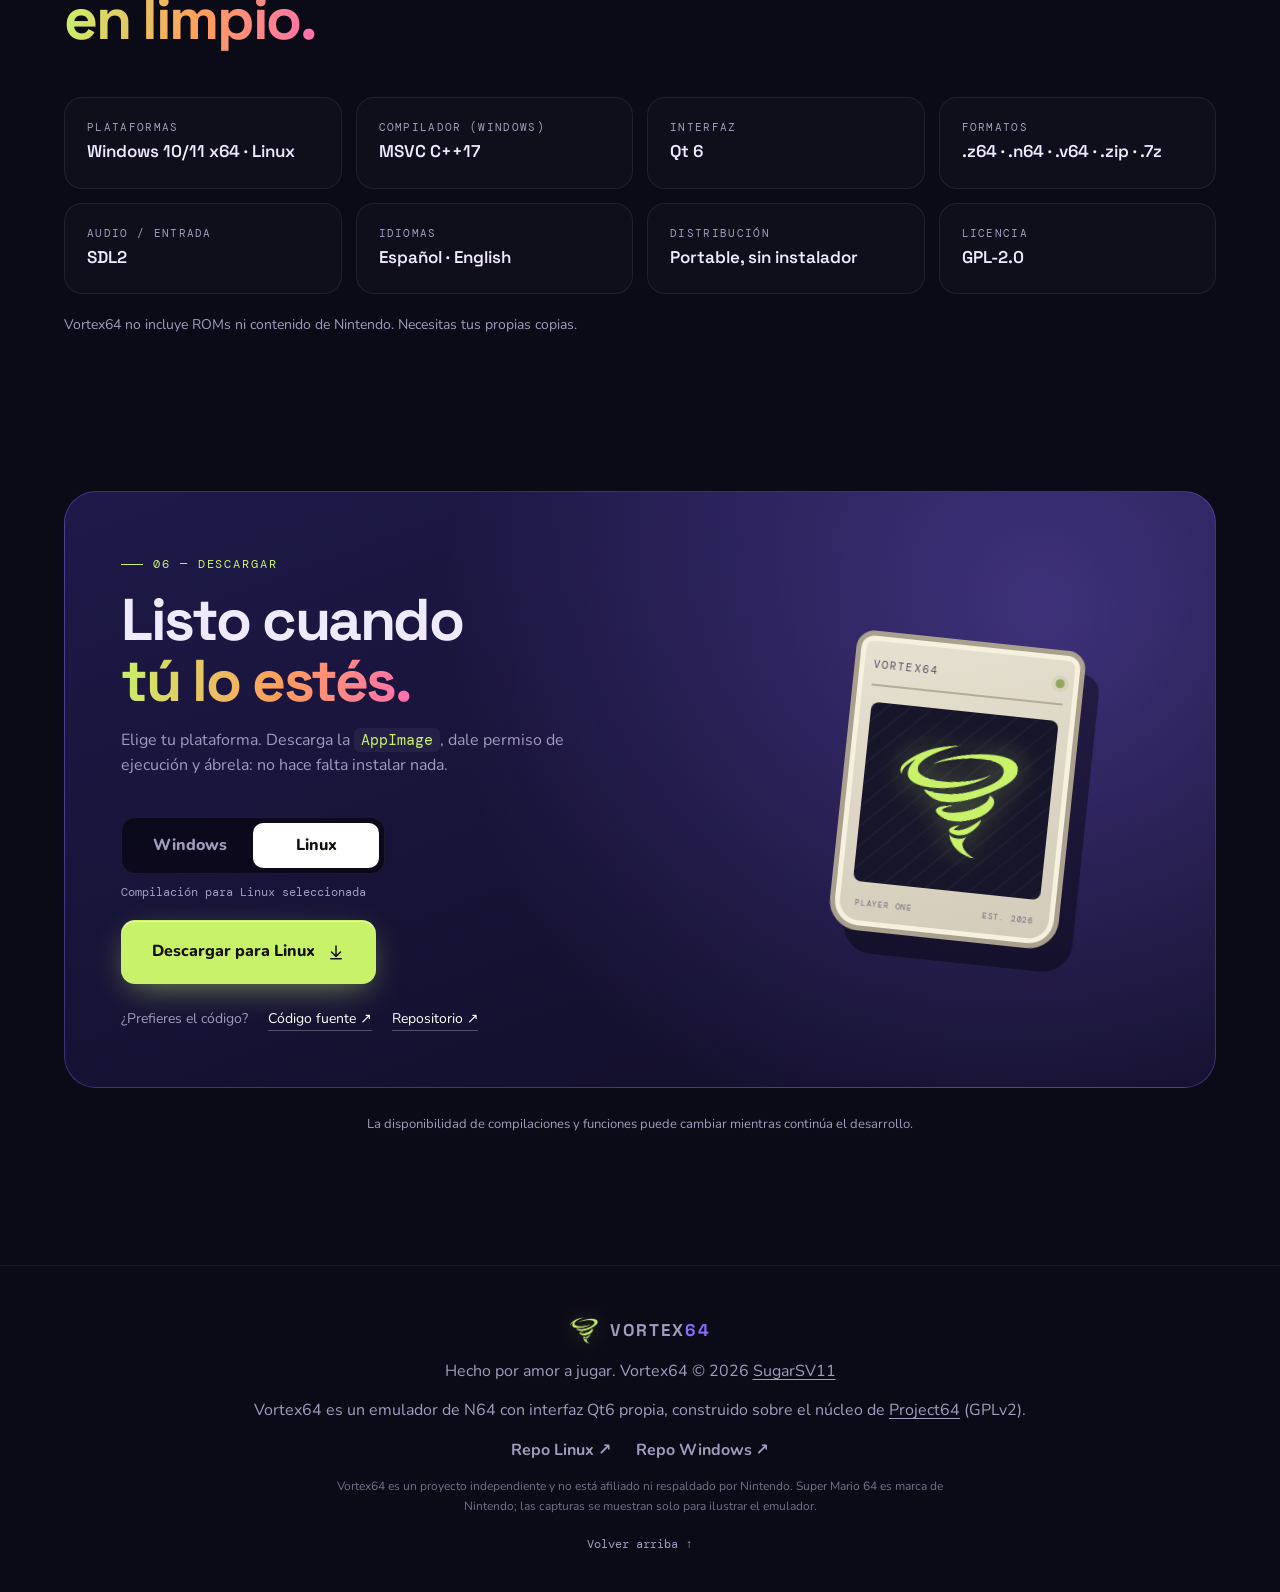
==== commit 73e748af: "Contenido y accesibilidad: credito a Project64, enlace de descarga Linux sin JS, enlace de salto, ve" ====
--- a/index.html
+++ b/index.html
@@ -60,6 +60,7 @@
         "applicationSubCategory": "Emulator",
         "operatingSystem": "Windows 10, Windows 11, Linux",
         "softwareVersion": "1.1.0",
+        "dateModified": "2026-11-16",
         "license": "https://spdx.org/licenses/GPL-2.0.html",
         "isAccessibleForFree": true,
         "inLanguage": ["es", "en"],
@@ -110,6 +111,7 @@
   <script defer src="script.js"></script>
 </head>
 <body>
+  <a class="skip" href="#home" data-en="Skip to content">Saltar al contenido</a>
   <!-- SVG icon sprite -->
   <svg width="0" height="0" style="position:absolute" aria-hidden="true">
     <defs>
@@ -133,16 +135,17 @@
   <div class="grain" aria-hidden="true"></div>
 
   <header class="topbar" id="topbar">
-    <a class="brand" href="#home" aria-label="Vortex64 inicio">
+    <a class="brand" href="#home" aria-label="Vortex64 inicio" data-en-aria-label="Vortex64 home">
       <img class="brand-mark" src="assets/brand/logo-lime.png" alt="" width="30" height="28">
       <span>VORTEX<b>64</b></span>
     </a>
     <nav class="nav" id="nav">
-      <a href="#features">Características</a>
-      <a href="#tour">Interfaz</a>
-      <a href="#gallery">Capturas</a>
-      <a href="#start">Empezar</a>
-      <a href="#download">Descargar</a>
+      <a href="#features" data-en="Features">Características</a>
+      <a href="#tour" data-en="Interface">Interfaz</a>
+      <a href="#gallery" data-en="Screenshots">Capturas</a>
+      <a href="#start" data-en="Get started">Empezar</a>
+      <a href="#download" data-en="Download">Descargar</a>
+      <button class="lang-btn" id="langBtn" type="button" lang="en" aria-label="Switch to English" data-en-aria-label="Cambiar a español"><span class="on">ES</span><i>/</i><span>EN</span></button>
       <a class="nav-gh" href="https://github.com/SugarSV11/Vortex64" target="_blank" rel="noreferrer">GitHub <span>↗</span></a>
     </nav>
     <button class="menu-toggle" id="menuBtn" aria-label="Abrir navegación" aria-expanded="false" aria-controls="nav"><span></span><span></span></button>
@@ -154,16 +157,16 @@
       <div class="spot" id="spot" aria-hidden="true"></div>
       <div class="hero-copy">
         <div class="pill"><span class="dot"></span> v1.1 · Windows 10/11 x64 · Linux</div>
-        <h1 class="split"><span>Tu N64,</span><span><em>como nunca</em></span><span>la recordaste.</span><span class="sr-only"> Vortex64, emulador de Nintendo 64 para Windows y Linux</span></h1>
-        <p class="lead">Vortex64 es un emulador de Nintendo 64 nativo, con recompilador JIT, plugin de vídeo GLideN64 y una interfaz moderna hecha con Qt 6. Sin Wine, sin capas, sin ruido.</p>
+        <h1 class="split"><span data-en="Your N64,">Tu N64,</span><span data-en="<em>as you never</em>"><em>como nunca</em></span><span data-en="remembered it.">la recordaste.</span><span class="sr-only" data-en=" Vortex64, Nintendo 64 emulator for Windows and Linux"> Vortex64, emulador de Nintendo 64 para Windows y Linux</span></h1>
+        <p class="lead" data-en="Vortex64 is a native Nintendo 64 emulator with a JIT recompiler, the GLideN64 video plugin and a modern Qt 6 interface. No Wine, no layers, no noise.">Vortex64 es un emulador de Nintendo 64 nativo, con recompilador JIT, plugin de vídeo GLideN64 y una interfaz moderna hecha con Qt 6. Sin Wine, sin capas, sin ruido.</p>
         <div class="cta">
-          <a class="btn btn-primary magnetic" href="#download"><span>Descargar</span><svg class="ic"><use href="#i-down"/></svg></a>
-          <a class="btn btn-ghost" href="#gallery"><span>Ver capturas</span><svg class="ic"><use href="#i-arrow"/></svg></a>
+          <a class="btn btn-primary magnetic" href="#download"><span data-en="Download">Descargar</span><svg class="ic"><use href="#i-down"/></svg></a>
+          <a class="btn btn-ghost" href="#gallery"><span data-en="See screenshots">Ver capturas</span><svg class="ic"><use href="#i-arrow"/></svg></a>
         </div>
         <ul class="hero-stats">
-          <li><b><span class="count" data-to="60">60</span></b><span>VI/s en Super Mario 64</span></li>
-          <li><b>JIT</b><span>recompilador x64</span></li>
-          <li><b>GPL-2</b><span>código abierto</span></li>
+          <li><b><span class="count" data-to="60">60</span></b><span data-en="VI/s in Super Mario 64">VI/s en Super Mario 64</span></li>
+          <li><b>JIT</b><span data-en="x64 recompiler">recompilador x64</span></li>
+          <li><b>GPL-2</b><span data-en="open source">código abierto</span></li>
         </ul>
       </div>
 
@@ -174,22 +177,22 @@
           <figure class="window hero-main">
             <div class="win-bar"><i></i><i></i><i></i><span>Vortex64 — Super Mario 64 (U)</span></div>
             <div class="screen" id="heroScreen">
-              <img class="on" src="assets/screenshots/snow-run.jpg" alt="Mario en la nieve de Cool, Cool Mountain, ejecutándose en Vortex64" width="1440" height="1008">
-              <img src="assets/screenshots/bowser.jpg" alt="Mario frente a Bowser en Vortex64" width="1440" height="1008">
-              <img src="assets/screenshots/snowman.jpg" alt="Mario junto al muñeco de nieve gigante en Vortex64" width="1440" height="1008">
-              <img src="assets/screenshots/title.jpg" alt="Pantalla de título de Super Mario 64 en Vortex64" width="1440" height="1008">
+              <img class="on" src="assets/screenshots/snow-run.jpg" alt="Mario en la nieve de Cool, Cool Mountain, ejecutándose en Vortex64" data-en-alt="Mario in the snow of Cool, Cool Mountain, running on Vortex64" width="1440" height="1008">
+              <img src="assets/screenshots/bowser.jpg" alt="Mario frente a Bowser en Vortex64" data-en-alt="Mario facing Bowser in Vortex64" width="1440" height="1008">
+              <img src="assets/screenshots/snowman.jpg" alt="Mario junto al muñeco de nieve gigante en Vortex64" data-en-alt="Mario next to the giant snowman in Vortex64" width="1440" height="1008">
+              <img src="assets/screenshots/title.jpg" alt="Pantalla de título de Super Mario 64 en Vortex64" data-en-alt="Super Mario 64 title screen in Vortex64" width="1440" height="1008">
               <div class="scan" aria-hidden="true"></div>
             </div>
             <div class="win-status"><span class="ok">● Running</span><span>VI/s: 60.15</span><span>JIT</span><span class="hide-sm">Project64 Video</span><span class="dots" id="heroDots" aria-hidden="true"></span></div>
           </figure>
           <figure class="window hero-lib">
-            <img src="assets/screenshots/library.png" alt="Biblioteca de ROMs de Vortex64" width="1180" height="750">
+            <img src="assets/screenshots/library.png" alt="Biblioteca de ROMs de Vortex64" data-en-alt="Vortex64 ROM library" width="1180" height="750">
           </figure>
-          <div class="chip chip-a">▶ 60 VI/s estables</div>
-          <div class="chip chip-b">✦ GLideN64 incluido</div>
-        </div>
-      </div>
-      <a class="scroll-cue" href="#features" aria-label="Bajar a características"><span></span></a>
+          <div class="chip chip-a" data-en="▶ 60 stable VI/s">▶ 60 VI/s estables</div>
+          <div class="chip chip-b" data-en="✦ GLideN64 included">✦ GLideN64 incluido</div>
+        </div>
+      </div>
+      <a class="scroll-cue" href="#features" aria-label="Bajar a características" data-en-aria-label="Scroll down to features"><span></span></a>
     </section>
 
     <!-- MARQUEE -->
@@ -203,45 +206,45 @@
     <!-- FEATURES -->
     <section class="section" id="features">
       <div class="sec-head reveal">
-        <span class="kicker">01 — Características</span>
-        <h2>Todo lo que necesitas,<br><em>nada que te estorbe.</em></h2>
+        <span class="kicker" data-en="01 — Features">01 — Características</span>
+        <h2 data-en="Everything you need,<br><em>nothing in your way.</em>">Todo lo que necesitas,<br><em>nada que te estorbe.</em></h2>
       </div>
       <div class="bento">
         <article class="card c-wide reveal">
           <div class="card-text">
             <span class="icon"><svg><use href="#i-bolt"/></svg></span>
-            <h3>Núcleo MIPS R4300i con JIT</h3>
-            <p>Intérprete y recompilador JIT x64, verificado contra el intérprete con miles de programas aleatorios.</p>
-          </div>
-          <div class="card-shot"><img src="assets/screenshots/bowser.jpg" alt="Bowser y Mario en Vortex64" loading="lazy"></div>
+            <h3 data-en="MIPS R4300i core with JIT">Núcleo MIPS R4300i con JIT</h3>
+            <p data-en="Interpreter and x64 JIT recompiler, verified against the interpreter with thousands of random programs.">Intérprete y recompilador JIT x64, verificado contra el intérprete con miles de programas aleatorios.</p>
+          </div>
+          <div class="card-shot"><img src="assets/screenshots/bowser.jpg" alt="Bowser y Mario en Vortex64" data-en-alt="Bowser and Mario in Vortex64" loading="lazy"></div>
         </article>
         <article class="card reveal">
           <span class="icon"><svg><use href="#i-layers"/></svg></span>
-          <h3>Vídeo GLideN64</h3>
-          <p>Plugin propio OpenGL/SDL2 embebido en la ventana y el binario oficial de GLideN64 en el paquete.</p>
+          <h3 data-en="GLideN64 video">Vídeo GLideN64</h3>
+          <p data-en="Own OpenGL/SDL2 plugin embedded in the window, plus the official GLideN64 binary in the package.">Plugin propio OpenGL/SDL2 embebido en la ventana y el binario oficial de GLideN64 en el paquete.</p>
         </article>
         <article class="card reveal">
           <span class="icon"><svg><use href="#i-save"/></svg></span>
-          <h3>Guardado total</h3>
-          <p>EEPROM, SRAM y Flash, además de save states con ranuras.</p>
+          <h3 data-en="Full saving">Guardado total</h3>
+          <p data-en="EEPROM, SRAM and Flash, plus save states with slots.">EEPROM, SRAM y Flash, además de save states con ranuras.</p>
         </article>
         <article class="card reveal">
           <span class="icon"><svg><use href="#i-window"/></svg></span>
-          <h3>Interfaz Qt 6</h3>
-          <p>Biblioteca, favoritos, recientes, pantalla completa y ajustes claros.</p>
+          <h3 data-en="Qt 6 interface">Interfaz Qt 6</h3>
+          <p data-en="Library, favorites, recent files, full screen and clear settings.">Biblioteca, favoritos, recientes, pantalla completa y ajustes claros.</p>
         </article>
         <article class="card reveal">
           <span class="icon"><svg><use href="#i-pad"/></svg></span>
-          <h3>Teclado y mando</h3>
-          <p>Audio y entrada por SDL2, con configuración de controles.</p>
+          <h3 data-en="Keyboard and controller">Teclado y mando</h3>
+          <p data-en="SDL2 audio and input, with controller configuration.">Audio y entrada por SDL2, con configuración de controles.</p>
         </article>
         <article class="card c-wide c-dark reveal">
           <div class="card-text">
             <span class="icon"><svg><use href="#i-code"/></svg></span>
-            <h3>Depurador y scripts JavaScript</h3>
-            <p>Ventanas de depuración y scripting con acceso a sistema de archivos, procesos, sockets y temporizadores.</p>
-          </div>
-          <div class="code" aria-label="Ejemplo de script"><div class="code-bar"><i></i><i></i><i></i><span>example.js</span></div><pre id="typed" data-code='console.log(pj64.romInfo.goodName);
+            <h3 data-en="Debugger and JavaScript scripts">Depurador y scripts JavaScript</h3>
+            <p data-en="Debugging and scripting windows with access to the file system, processes, sockets and timers.">Ventanas de depuración y scripting con acceso a sistema de archivos, procesos, sockets y temporizadores.</p>
+          </div>
+          <div class="code" aria-label="Ejemplo de script" data-en-aria-label="Script example"><div class="code-bar"><i></i><i></i><i></i><span>example.js</span></div><pre id="typed" data-code='console.log(pj64.romInfo.goodName);
 events.onexec(0x80246000, () =&gt; {
   // tu código aquí
 });'></pre></div>
@@ -252,22 +255,22 @@
     <!-- UI TOUR -->
     <section class="section" id="tour">
       <div class="sec-head reveal">
-        <span class="kicker">02 — Interfaz</span>
-        <h2>Una interfaz<br><em>que no se interpone.</em></h2>
-        <p class="sub">Explora las pantallas reales de Vortex64.</p>
+        <span class="kicker" data-en="02 — Interface">02 — Interfaz</span>
+        <h2 data-en="An interface<br><em>that stays out of your way.</em>">Una interfaz<br><em>que no se interpone.</em></h2>
+        <p class="sub" data-en="Explore the real Vortex64 screens.">Explora las pantallas reales de Vortex64.</p>
       </div>
       <div class="tour reveal">
-        <div class="tabs" role="tablist" aria-label="Pantallas de la interfaz">
-          <button class="tab active" role="tab" aria-selected="true" data-tab="0"><b>Biblioteca</b><span>Tus ROMs con región, tamaño, formato y tiempo de juego.</span></button>
-          <button class="tab" role="tab" aria-selected="false" data-tab="1"><b>Ajustes</b><span>Idioma, pausa al perder el foco, Discord Rich Presence y más.</span></button>
-          <button class="tab" role="tab" aria-selected="false" data-tab="2"><b>Gráficos</b><span>Plugin de vídeo, VSync, FPS máximos y pantalla completa.</span></button>
+        <div class="tabs" role="tablist" aria-label="Pantallas de la interfaz" data-en-aria-label="Interface screens">
+          <button class="tab active" role="tab" aria-selected="true" data-tab="0"><b data-en="Library">Biblioteca</b><span data-en="Your ROMs with region, size, format and play time.">Tus ROMs con región, tamaño, formato y tiempo de juego.</span></button>
+          <button class="tab" role="tab" aria-selected="false" data-tab="1"><b data-en="Settings">Ajustes</b><span data-en="Language, pause on focus loss, Discord Rich Presence and more.">Idioma, pausa al perder el foco, Discord Rich Presence y más.</span></button>
+          <button class="tab" role="tab" aria-selected="false" data-tab="2"><b data-en="Graphics">Gráficos</b><span data-en="Video plugin, VSync, max FPS and full screen.">Plugin de vídeo, VSync, FPS máximos y pantalla completa.</span></button>
         </div>
         <figure class="window tour-win">
           <div class="win-bar"><i></i><i></i><i></i><span id="tourTitle">Vortex64 — Biblioteca</span></div>
           <div class="tour-stage" id="tourStage">
-            <img class="on" src="assets/screenshots/library.png" alt="Biblioteca de ROMs de Vortex64" loading="lazy" width="1180" height="750">
-            <img src="assets/screenshots/settings.png" alt="Ajustes generales de Vortex64" loading="lazy" width="1180" height="750">
-            <img src="assets/screenshots/settings-graphics.png" alt="Ajustes gráficos de Vortex64" loading="lazy" width="1180" height="750">
+            <img class="on" src="assets/screenshots/library.png" alt="Biblioteca de ROMs de Vortex64" data-en-alt="Vortex64 ROM library" loading="lazy" width="1180" height="750">
+            <img src="assets/screenshots/settings.png" alt="Ajustes generales de Vortex64" data-en-alt="Vortex64 general settings" loading="lazy" width="1180" height="750">
+            <img src="assets/screenshots/settings-graphics.png" alt="Ajustes gráficos de Vortex64" data-en-alt="Vortex64 graphics settings" loading="lazy" width="1180" height="750">
           </div>
         </figure>
       </div>
@@ -276,85 +279,86 @@
     <!-- GALLERY -->
     <section class="section" id="gallery">
       <div class="sec-head reveal">
-        <span class="kicker">03 — Capturas</span>
-        <h2>Así se ve<br><em>por dentro.</em></h2>
-        <p class="sub">Capturas reales de Vortex64 en Windows ejecutando Super Mario 64 (USA). Toca una para ampliarla.</p>
-      </div>
-      <div class="filters" role="group" aria-label="Filtrar capturas">
-        <button class="filter active" data-filter="all">Todo</button>
-        <button class="filter" data-filter="game">Juego</button>
-        <button class="filter" data-filter="ui">Interfaz</button>
+        <span class="kicker" data-en="03 — Screenshots">03 — Capturas</span>
+        <h2 data-en="This is how it looks<br><em>inside.</em>">Así se ve<br><em>por dentro.</em></h2>
+        <p class="sub" data-en="Real Vortex64 screenshots on Windows running Super Mario 64 (USA). Tap one to enlarge it.">Capturas reales de Vortex64 en Windows ejecutando Super Mario 64 (USA). Toca una para ampliarla.</p>
+      </div>
+      <div class="filters" role="group" aria-label="Filtrar capturas" data-en-aria-label="Filter screenshots">
+        <button class="filter active" data-filter="all" data-en="All">Todo</button>
+        <button class="filter" data-filter="game" data-en="Game">Juego</button>
+        <button class="filter" data-filter="ui" data-en="Interface">Interfaz</button>
       </div>
       <div class="gallery" id="galleryGrid">
-        <button class="shot s-big" data-kind="game" data-src="assets/screenshots/snow-run.jpg" data-cap="Cool, Cool Mountain · 60 VI/s"><img src="assets/screenshots/snow-run.jpg" alt="Mario en la nieve" loading="lazy"><span>Gameplay</span></button>
-        <button class="shot" data-kind="game" data-src="assets/screenshots/bowser.jpg" data-cap="Bowser · renderizado a pantalla completa"><img src="assets/screenshots/bowser.jpg" alt="Mario frente a Bowser" loading="lazy"><span>Bowser</span></button>
-        <button class="shot" data-kind="game" data-src="assets/screenshots/snowman.jpg" data-cap="Texturas nítidas y efectos de nieve"><img src="assets/screenshots/snowman.jpg" alt="Mario junto a un muñeco de nieve gigante" loading="lazy"><span>Nieve</span></button>
-        <button class="shot" data-kind="game" data-src="assets/screenshots/title.jpg" data-cap="Pantalla de título"><img src="assets/screenshots/title.jpg" alt="Pantalla de título de Super Mario 64" loading="lazy"><span>Título</span></button>
-        <button class="shot ui" data-kind="ui" data-src="assets/screenshots/library.png" data-cap="Biblioteca de ROMs"><img src="assets/screenshots/library.png" alt="Biblioteca de Vortex64" loading="lazy"><span>Biblioteca</span></button>
-        <button class="shot ui" data-kind="ui" data-src="assets/screenshots/settings.png" data-cap="Ajustes generales"><img src="assets/screenshots/settings.png" alt="Ajustes de Vortex64" loading="lazy"><span>Ajustes</span></button>
-        <button class="shot ui" data-kind="ui" data-src="assets/screenshots/settings-graphics.png" data-cap="Opciones gráficas"><img src="assets/screenshots/settings-graphics.png" alt="Ajustes gráficos de Vortex64" loading="lazy"><span>Gráficos</span></button>
-        <button class="shot" data-kind="game" data-src="assets/screenshots/snow-slide.jpg" data-cap="Fluidez a pantalla completa"><img src="assets/screenshots/snow-slide.jpg" alt="Mario deslizándose por una rampa de hielo" loading="lazy"><span>Pantalla completa</span></button>
+        <button class="shot s-big" data-kind="game" data-src="assets/screenshots/snow-run.jpg" data-cap="Cool, Cool Mountain · 60 VI/s"><img src="assets/screenshots/snow-run.jpg" alt="Mario en la nieve" data-en-alt="Mario in the snow" loading="lazy"><span>Gameplay</span></button>
+        <button class="shot" data-kind="game" data-src="assets/screenshots/bowser.jpg" data-cap="Bowser · renderizado a pantalla completa" data-en-data-cap="Bowser · rendered full screen"><img src="assets/screenshots/bowser.jpg" alt="Mario frente a Bowser" data-en-alt="Mario facing Bowser" loading="lazy"><span>Bowser</span></button>
+        <button class="shot" data-kind="game" data-src="assets/screenshots/snowman.jpg" data-cap="Texturas nítidas y efectos de nieve" data-en-data-cap="Sharp textures and snow effects"><img src="assets/screenshots/snowman.jpg" alt="Mario junto a un muñeco de nieve gigante" data-en-alt="Mario next to a giant snowman" loading="lazy"><span data-en="Snow">Nieve</span></button>
+        <button class="shot" data-kind="game" data-src="assets/screenshots/title.jpg" data-cap="Pantalla de título" data-en-data-cap="Title screen"><img src="assets/screenshots/title.jpg" alt="Pantalla de título de Super Mario 64" data-en-alt="Super Mario 64 title screen" loading="lazy"><span data-en="Title">Título</span></button>
+        <button class="shot ui" data-kind="ui" data-src="assets/screenshots/library.png" data-cap="Biblioteca de ROMs" data-en-data-cap="ROM library"><img src="assets/screenshots/library.png" alt="Biblioteca de Vortex64" data-en-alt="Vortex64 library" loading="lazy"><span data-en="Library">Biblioteca</span></button>
+        <button class="shot ui" data-kind="ui" data-src="assets/screenshots/settings.png" data-cap="Ajustes generales" data-en-data-cap="General settings"><img src="assets/screenshots/settings.png" alt="Ajustes de Vortex64" data-en-alt="Vortex64 settings" loading="lazy"><span data-en="Settings">Ajustes</span></button>
+        <button class="shot ui" data-kind="ui" data-src="assets/screenshots/settings-graphics.png" data-cap="Opciones gráficas" data-en-data-cap="Graphics options"><img src="assets/screenshots/settings-graphics.png" alt="Ajustes gráficos de Vortex64" data-en-alt="Vortex64 graphics settings" loading="lazy"><span data-en="Graphics">Gráficos</span></button>
+        <button class="shot" data-kind="game" data-src="assets/screenshots/snow-slide.jpg" data-cap="Fluidez a pantalla completa" data-en-data-cap="Smooth full-screen play"><img src="assets/screenshots/snow-slide.jpg" alt="Mario deslizándose por una rampa de hielo" data-en-alt="Mario sliding down an ice ramp" loading="lazy"><span data-en="Full screen">Pantalla completa</span></button>
       </div>
     </section>
 
     <!-- GET STARTED -->
     <section class="section" id="start">
       <div class="sec-head reveal">
-        <span class="kicker">04 — Empezar</span>
-        <h2>De cero a jugando<br><em>en tres pasos.</em></h2>
+        <span class="kicker" data-en="04 — Get started">04 — Empezar</span>
+        <h2 data-en="From zero to playing<br><em>in three steps.</em>">De cero a jugando<br><em>en tres pasos.</em></h2>
       </div>
       <ol class="steps">
-        <li class="step reveal"><span class="num">01</span><h3>Descarga</h3><p>Baja <code>Vortex64-Windows-x64.zip</code> (o la AppImage de Linux) con el botón de descarga.</p></li>
-        <li class="step reveal"><span class="num">02</span><h3>Descomprime</h3><p>Es portable: ponlo donde quieras. El runtime de Visual C++ ya va incluido.</p></li>
-        <li class="step reveal"><span class="num">03</span><h3>Juega</h3><p>Abre <code>vortex64.exe</code>, añade tu carpeta de ROMs y pulsa Start.</p></li>
+        <li class="step reveal"><span class="num">01</span><h3 data-en="Download">Descarga</h3><p data-en="Get <code>Vortex64-Windows-x64.zip</code> (or the Linux AppImage) with the download button.">Baja <code>Vortex64-Windows-x64.zip</code> (o la AppImage de Linux) con el botón de descarga.</p></li>
+        <li class="step reveal"><span class="num">02</span><h3 data-en="Unzip">Descomprime</h3><p data-en="It is portable: put it anywhere. The Visual C++ runtime is already included.">Es portable: ponlo donde quieras. El runtime de Visual C++ ya va incluido.</p></li>
+        <li class="step reveal"><span class="num">03</span><h3 data-en="Play">Juega</h3><p data-en="Open <code>vortex64.exe</code>, add your ROM folder and press Start.">Abre <code>vortex64.exe</code>, añade tu carpeta de ROMs y pulsa Start.</p></li>
       </ol>
       <div class="cli reveal">
-        <div class="cli-head"><span>¿Prefieres la terminal? También hay versión de línea de comandos:</span></div>
+        <div class="cli-head"><span data-en="Prefer the terminal? There is also a command-line version:">¿Prefieres la terminal? También hay versión de línea de comandos:</span></div>
         <div class="cli-box">
           <code id="cliCmd">vortex64-cli.exe "C:\ruta\juego.z64" --recompiler</code>
-          <button class="copy" id="copyBtn" aria-label="Copiar comando"><svg class="ic"><use href="#i-copy"/></svg><span>Copiar</span></button>
-        </div>
-        <p class="cli-note">Usa <code>--interpreter</code> en lugar de <code>--recompiler</code> si quieres el intérprete. Tus ajustes se guardan en <code>%APPDATA%\vortex64</code>.</p>
+          <button class="copy" id="copyBtn" aria-label="Copiar comando" data-en-aria-label="Copy command"><svg class="ic"><use href="#i-copy"/></svg><span>Copiar</span></button>
+        </div>
+        <p class="cli-note" data-en="Use <code>--interpreter</code> instead of <code>--recompiler</code> if you want the interpreter. Your settings are saved in <code>%APPDATA%\vortex64</code>.">Usa <code>--interpreter</code> en lugar de <code>--recompiler</code> si quieres el intérprete. Tus ajustes se guardan en <code>%APPDATA%\vortex64</code>.</p>
       </div>
     </section>
 
     <!-- SPECS -->
     <section class="section" id="specs">
       <div class="sec-head reveal">
-        <span class="kicker">05 — Especificaciones</span>
-        <h2>Lo técnico,<br><em>en limpio.</em></h2>
+        <span class="kicker" data-en="05 — Specifications">05 — Especificaciones</span>
+        <h2 data-en="The technical bits,<br><em>cleaned up.</em>">Lo técnico,<br><em>en limpio.</em></h2>
       </div>
       <div class="specs">
-        <div class="spec reveal"><span>Plataformas</span><b>Windows 10/11 x64 · Linux</b></div>
-        <div class="spec reveal"><span>Compilador (Windows)</span><b>MSVC C++17</b></div>
-        <div class="spec reveal"><span>Interfaz</span><b>Qt 6</b></div>
-        <div class="spec reveal"><span>Formatos</span><b>.z64 · .n64 · .v64 · .zip · .7z</b></div>
-        <div class="spec reveal"><span>Audio / Entrada</span><b>SDL2</b></div>
-        <div class="spec reveal"><span>Idiomas</span><b>Español · English</b></div>
-        <div class="spec reveal"><span>Distribución</span><b>Portable, sin instalador</b></div>
-        <div class="spec reveal"><span>Licencia</span><b>GPL-2.0</b></div>
-      </div>
-      <p class="note">Vortex64 no incluye ROMs ni contenido de Nintendo. Necesitas tus propias copias.</p>
+        <div class="spec reveal"><span data-en="Platforms">Plataformas</span><b>Windows 10/11 x64 · Linux</b></div>
+        <div class="spec reveal"><span data-en="Compiler (Windows)">Compilador (Windows)</span><b>MSVC C++17</b></div>
+        <div class="spec reveal"><span data-en="Interface">Interfaz</span><b>Qt 6</b></div>
+        <div class="spec reveal"><span data-en="Formats">Formatos</span><b>.z64 · .n64 · .v64 · .zip · .7z</b></div>
+        <div class="spec reveal"><span data-en="Audio / Input">Audio / Entrada</span><b>SDL2</b></div>
+        <div class="spec reveal"><span data-en="Languages">Idiomas</span><b>Español · English</b></div>
+        <div class="spec reveal"><span data-en="Distribution">Distribución</span><b data-en="Portable, no installer">Portable, sin instalador</b></div>
+        <div class="spec reveal"><span data-en="License">Licencia</span><b>GPL-2.0</b></div>
+      </div>
+      <p class="note" data-en="Vortex64 does not include ROMs or Nintendo content. You need your own copies.">Vortex64 no incluye ROMs ni contenido de Nintendo. Necesitas tus propias copias.</p>
     </section>
 
     <!-- DOWNLOAD -->
     <section class="section" id="download">
       <div class="dl reveal" id="dlCard">
         <div class="dl-copy">
-          <span class="kicker">06 — Descargar</span>
-          <h2>Listo cuando<br><em>tú lo estés.</em></h2>
+          <span class="kicker" data-en="06 — Download">06 — Descargar</span>
+          <h2 data-en="Ready when<br><em>you are.</em>">Listo cuando<br><em>tú lo estés.</em></h2>
           <p id="dlHint">Elige tu plataforma. Descomprime, ejecuta <code>vortex64.exe</code> y listo: el runtime de Visual C++ ya va incluido.</p>
-          <div class="switch" role="group" aria-label="Plataforma">
+          <div class="switch" role="group" aria-label="Plataforma" data-en-aria-label="Platform">
             <span class="switch-pill" aria-hidden="true"></span>
             <button class="opt active" data-platform="windows" aria-pressed="true">Windows</button>
             <button class="opt" data-platform="linux" aria-pressed="false">Linux</button>
           </div>
           <div class="status" id="status" aria-live="polite">Compilación para Windows seleccionada</div>
           <a class="btn btn-primary btn-lg magnetic" id="dlBtn" href="https://github.com/SugarSV11/Vortex64-Windows/releases/download/v1.1.0/Vortex64-Windows-x64.zip" download="Vortex64-Windows-x64.zip" rel="noopener"><span id="dlLabel">Descargar para Windows</span><svg class="ic"><use href="#i-down"/></svg></a>
+          <noscript><div class="src"><span>Linux:</span><a href="https://github.com/SugarSV11/Vortex64/releases/download/v1.0.0/Vortex64-1.0.0-x86_64.AppImage">Vortex64-1.0.0-x86_64.AppImage ↗</a></div></noscript>
           <div class="src">
-            <span>¿Prefieres el código?</span>
-            <a id="srcLink" href="https://github.com/SugarSV11/Vortex64-Windows/archive/refs/heads/main.zip">Código fuente ↗</a>
-            <a id="repoLink" href="https://github.com/SugarSV11/Vortex64-Windows" target="_blank" rel="noreferrer">Repositorio ↗</a>
+            <span data-en="Prefer the source code?">¿Prefieres el código?</span>
+            <a id="srcLink" href="https://github.com/SugarSV11/Vortex64-Windows/archive/refs/heads/main.zip" data-en="Source code ↗">Código fuente ↗</a>
+            <a id="repoLink" href="https://github.com/SugarSV11/Vortex64-Windows" target="_blank" rel="noreferrer" data-en="Repository ↗">Repositorio ↗</a>
           </div>
         </div>
         <div class="dl-art" aria-hidden="true">
@@ -365,23 +369,24 @@
           </div>
         </div>
       </div>
-      <p class="foot-note">La disponibilidad de compilaciones y funciones puede cambiar mientras continúa el desarrollo.</p>
+      <p class="foot-note" data-en="Build and feature availability may change while development continues.">La disponibilidad de compilaciones y funciones puede cambiar mientras continúa el desarrollo.</p>
     </section>
   </main>
 
   <footer class="footer">
     <a class="brand" href="#home"><img class="brand-mark" src="assets/brand/logo-lime.png" alt="" width="30" height="28"><span>VORTEX<b>64</b></span></a>
-    <p>Hecho por amor a jugar. Vortex64 © 2026 <a href="https://github.com/SugarSV11" target="_blank" rel="noreferrer author">SugarSV11</a></p>
-    <div class="flinks"><a href="https://github.com/SugarSV11/Vortex64" target="_blank" rel="noreferrer">Repo Linux ↗</a><a href="https://github.com/SugarSV11/Vortex64-Windows" target="_blank" rel="noreferrer">Repo Windows ↗</a></div>
-    <small>Vortex64 es un proyecto independiente y no está afiliado ni respaldado por Nintendo. Super Mario 64 es marca de Nintendo; las capturas se muestran solo para ilustrar el emulador.</small>
-    <a class="to-top" href="#home">Volver arriba ↑</a>
+    <p data-en="Made out of love for playing. Vortex64 © 2026 <a href='https://github.com/SugarSV11' target='_blank' rel='noreferrer author'>SugarSV11</a>">Hecho por amor a jugar. Vortex64 © 2026 <a href="https://github.com/SugarSV11" target="_blank" rel="noreferrer author">SugarSV11</a></p>
+    <p class="about" data-en="Vortex64 is an N64 emulator with its own Qt6 interface, built on the <a href='https://github.com/project64/project64' target='_blank' rel='noreferrer'>Project64</a> core (GPLv2).">Vortex64 es un emulador de N64 con interfaz Qt6 propia, construido sobre el núcleo de <a href="https://github.com/project64/project64" target="_blank" rel="noreferrer">Project64</a> (GPLv2).</p>
+    <div class="flinks"><a href="https://github.com/SugarSV11/Vortex64" target="_blank" rel="noreferrer" data-en="Linux repo ↗">Repo Linux ↗</a><a href="https://github.com/SugarSV11/Vortex64-Windows" target="_blank" rel="noreferrer" data-en="Windows repo ↗">Repo Windows ↗</a></div>
+    <small data-en="Vortex64 is an independent project and is not affiliated with or endorsed by Nintendo. Super Mario 64 is a trademark of Nintendo; screenshots are shown only to illustrate the emulator.">Vortex64 es un proyecto independiente y no está afiliado ni respaldado por Nintendo. Super Mario 64 es marca de Nintendo; las capturas se muestran solo para ilustrar el emulador.</small>
+    <a class="to-top" href="#home" data-en="Back to top ↑">Volver arriba ↑</a>
   </footer>
 
-  <div class="lightbox" id="lightbox" hidden role="dialog" aria-modal="true" aria-label="Captura ampliada">
-    <button class="lb-btn lb-close" id="lbClose" aria-label="Cerrar">×</button>
-    <button class="lb-btn lb-prev" id="lbPrev" aria-label="Anterior">‹</button>
+  <div class="lightbox" id="lightbox" hidden role="dialog" aria-modal="true" aria-label="Captura ampliada" data-en-aria-label="Enlarged screenshot">
+    <button class="lb-btn lb-close" id="lbClose" aria-label="Cerrar" data-en-aria-label="Close">×</button>
+    <button class="lb-btn lb-prev" id="lbPrev" aria-label="Anterior" data-en-aria-label="Previous">‹</button>
     <figure><img id="lbImg" alt=""><figcaption><span id="lbCap"></span><span class="lb-count" id="lbCount"></span></figcaption></figure>
-    <button class="lb-btn lb-next" id="lbNext" aria-label="Siguiente">›</button>
+    <button class="lb-btn lb-next" id="lbNext" aria-label="Siguiente" data-en-aria-label="Next">›</button>
   </div>
   <div class="toast" id="toast" role="status" aria-live="polite"></div>
 </body>
--- a/style.css
+++ b/style.css
@@ -304,3 +304,12 @@
 /* SEO / a11y helpers */
 .sr-only,.split .sr-only{position:absolute!important;width:1px;height:1px;padding:0;margin:-1px;overflow:hidden;clip:rect(0,0,0,0);white-space:nowrap;border:0;opacity:1!important;transform:none!important;animation:none!important}
 .footer p a{color:inherit;text-decoration:underline;text-underline-offset:3px}
+
+/* skip link + ES/EN switch (accessibility / content only; same tokens as the rest of the site) */
+.skip{position:fixed;left:16px;top:-64px;z-index:100;padding:10px 18px;border-radius:999px;background:var(--lime);color:#14110a;font-weight:800;transition:top .2s}
+.skip:focus{top:12px}
+.lang-btn{display:inline-flex;align-items:center;gap:6px;border:1px solid var(--line2);background:none;color:var(--muted);padding:8px 14px;margin-left:6px;border-radius:999px;font:700 13px var(--mono);cursor:pointer;transition:color .2s,background .2s}
+.lang-btn:hover{color:#fff;background:#ffffff0d}
+.lang-btn i{font-style:normal;opacity:.4}
+.lang-btn span.on{color:var(--lime)}
+@media (max-width:720px){.lang-btn{justify-content:center;margin:6px 0 0;padding:12px 14px}}
